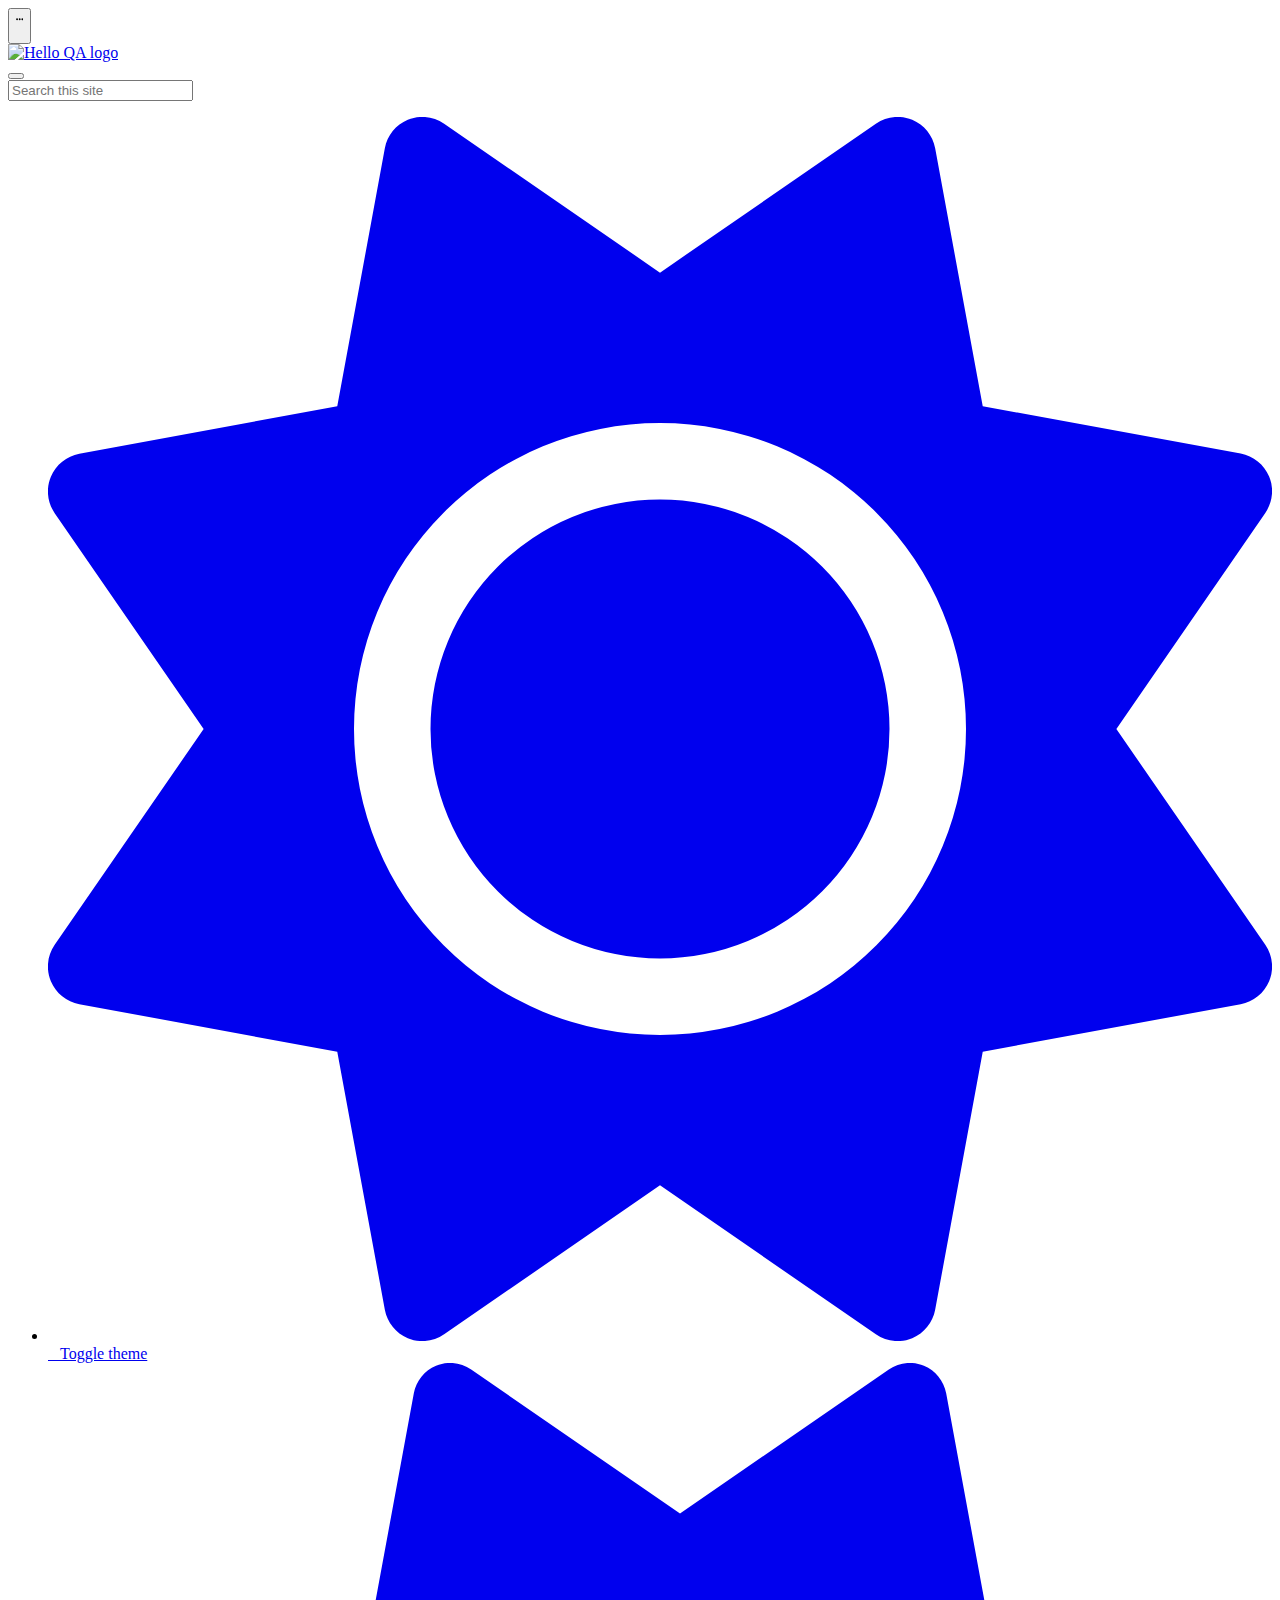
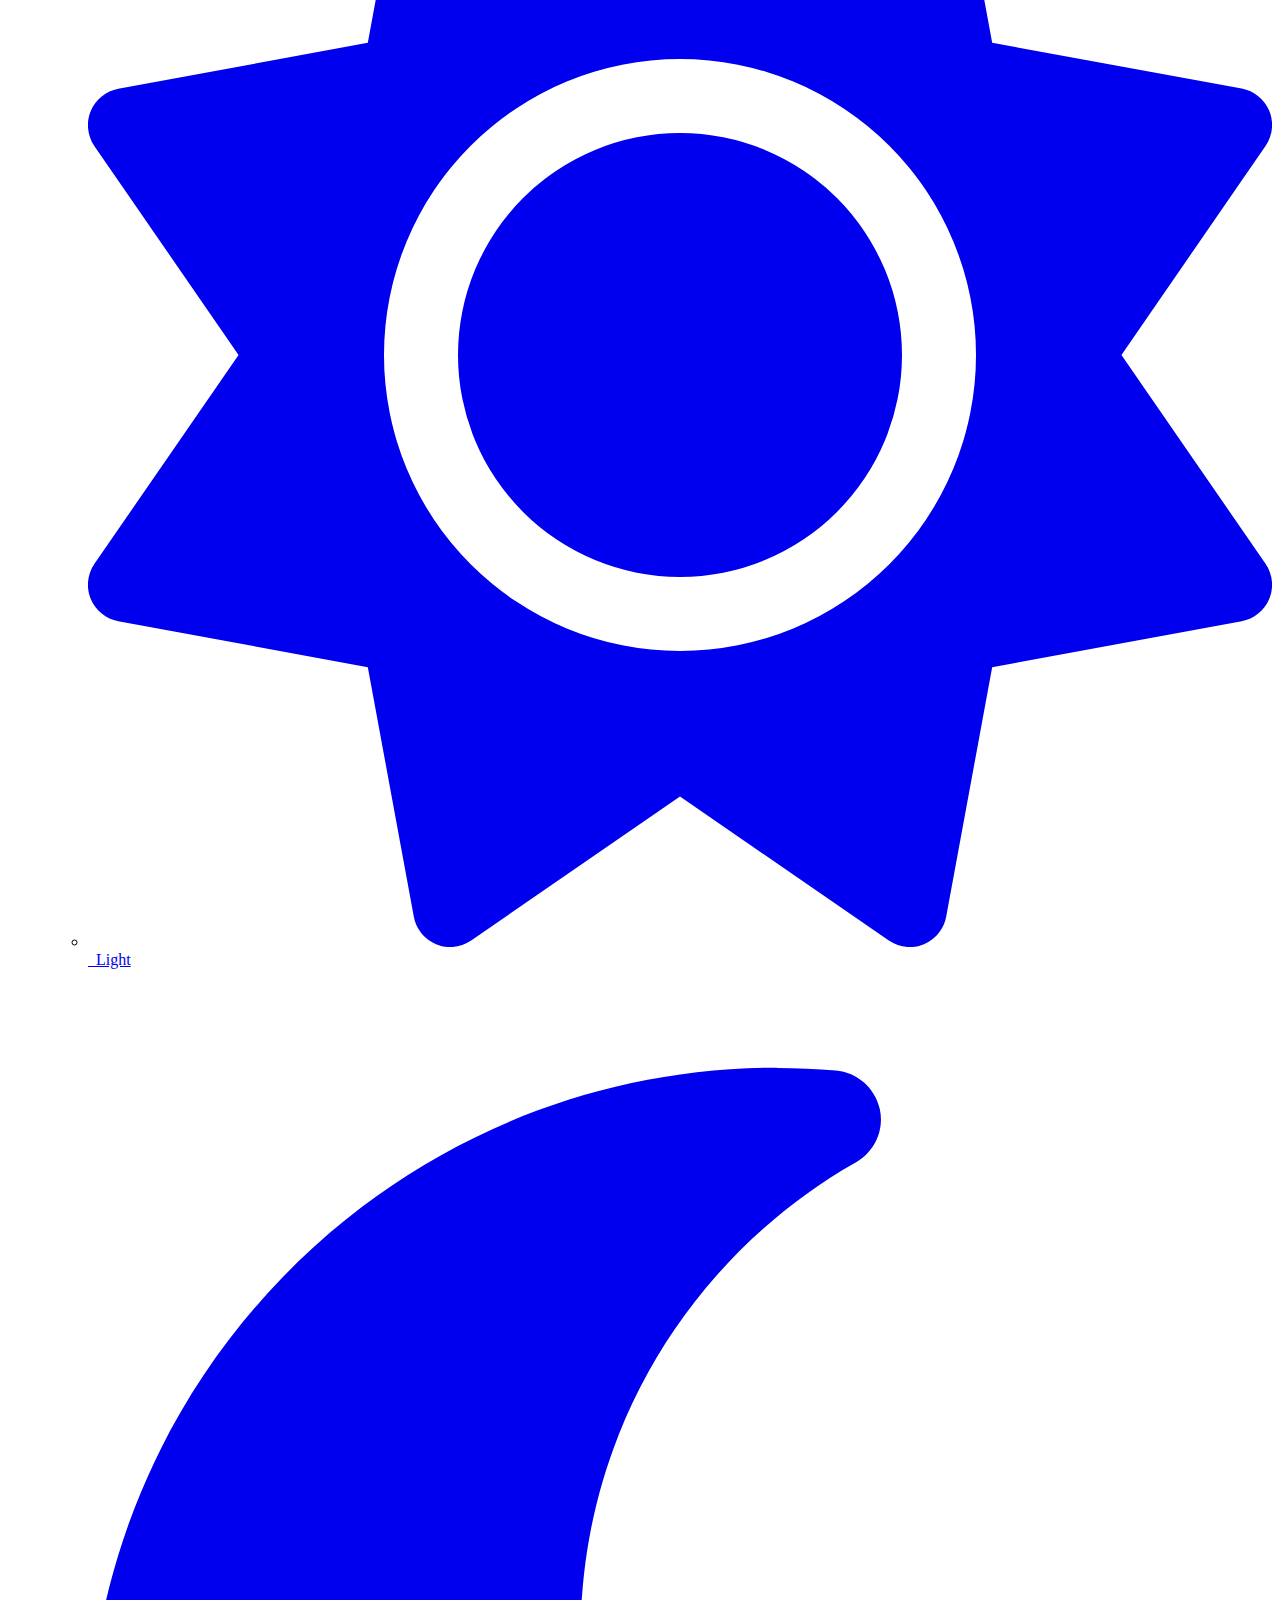
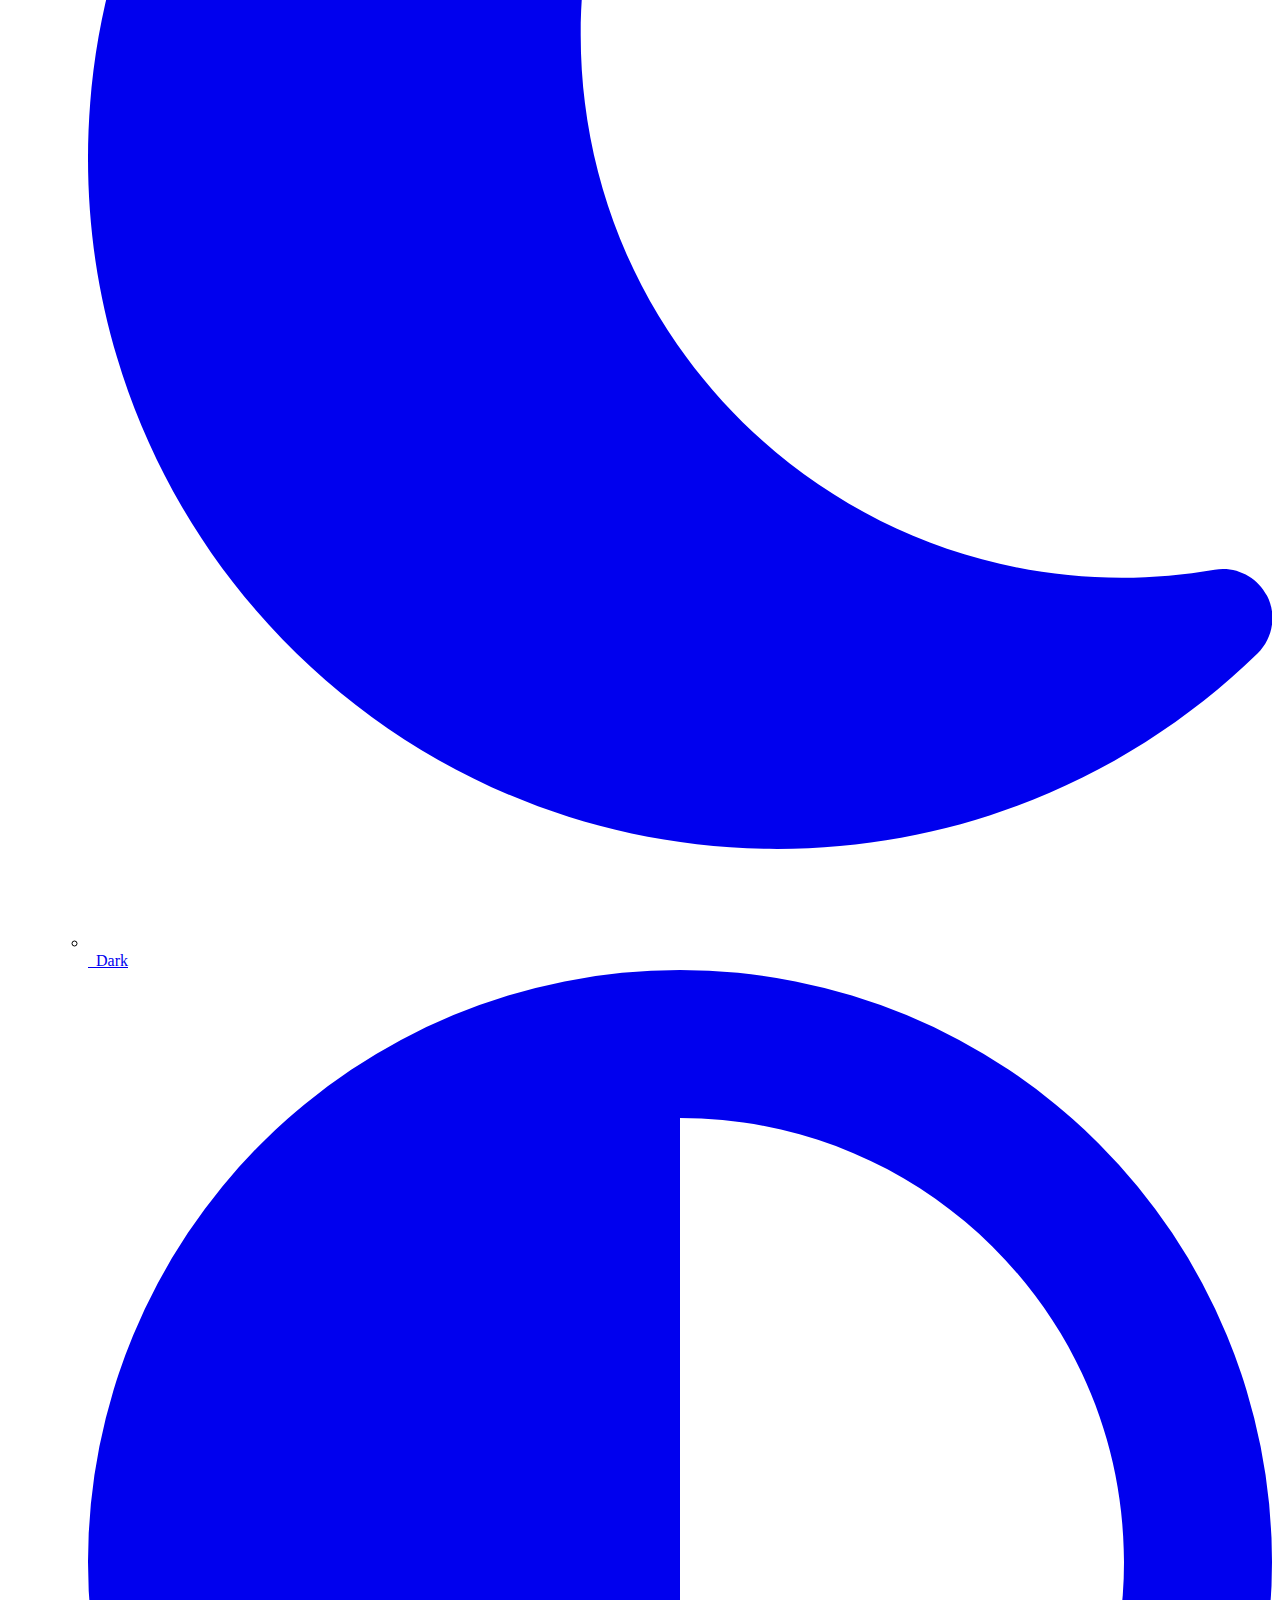
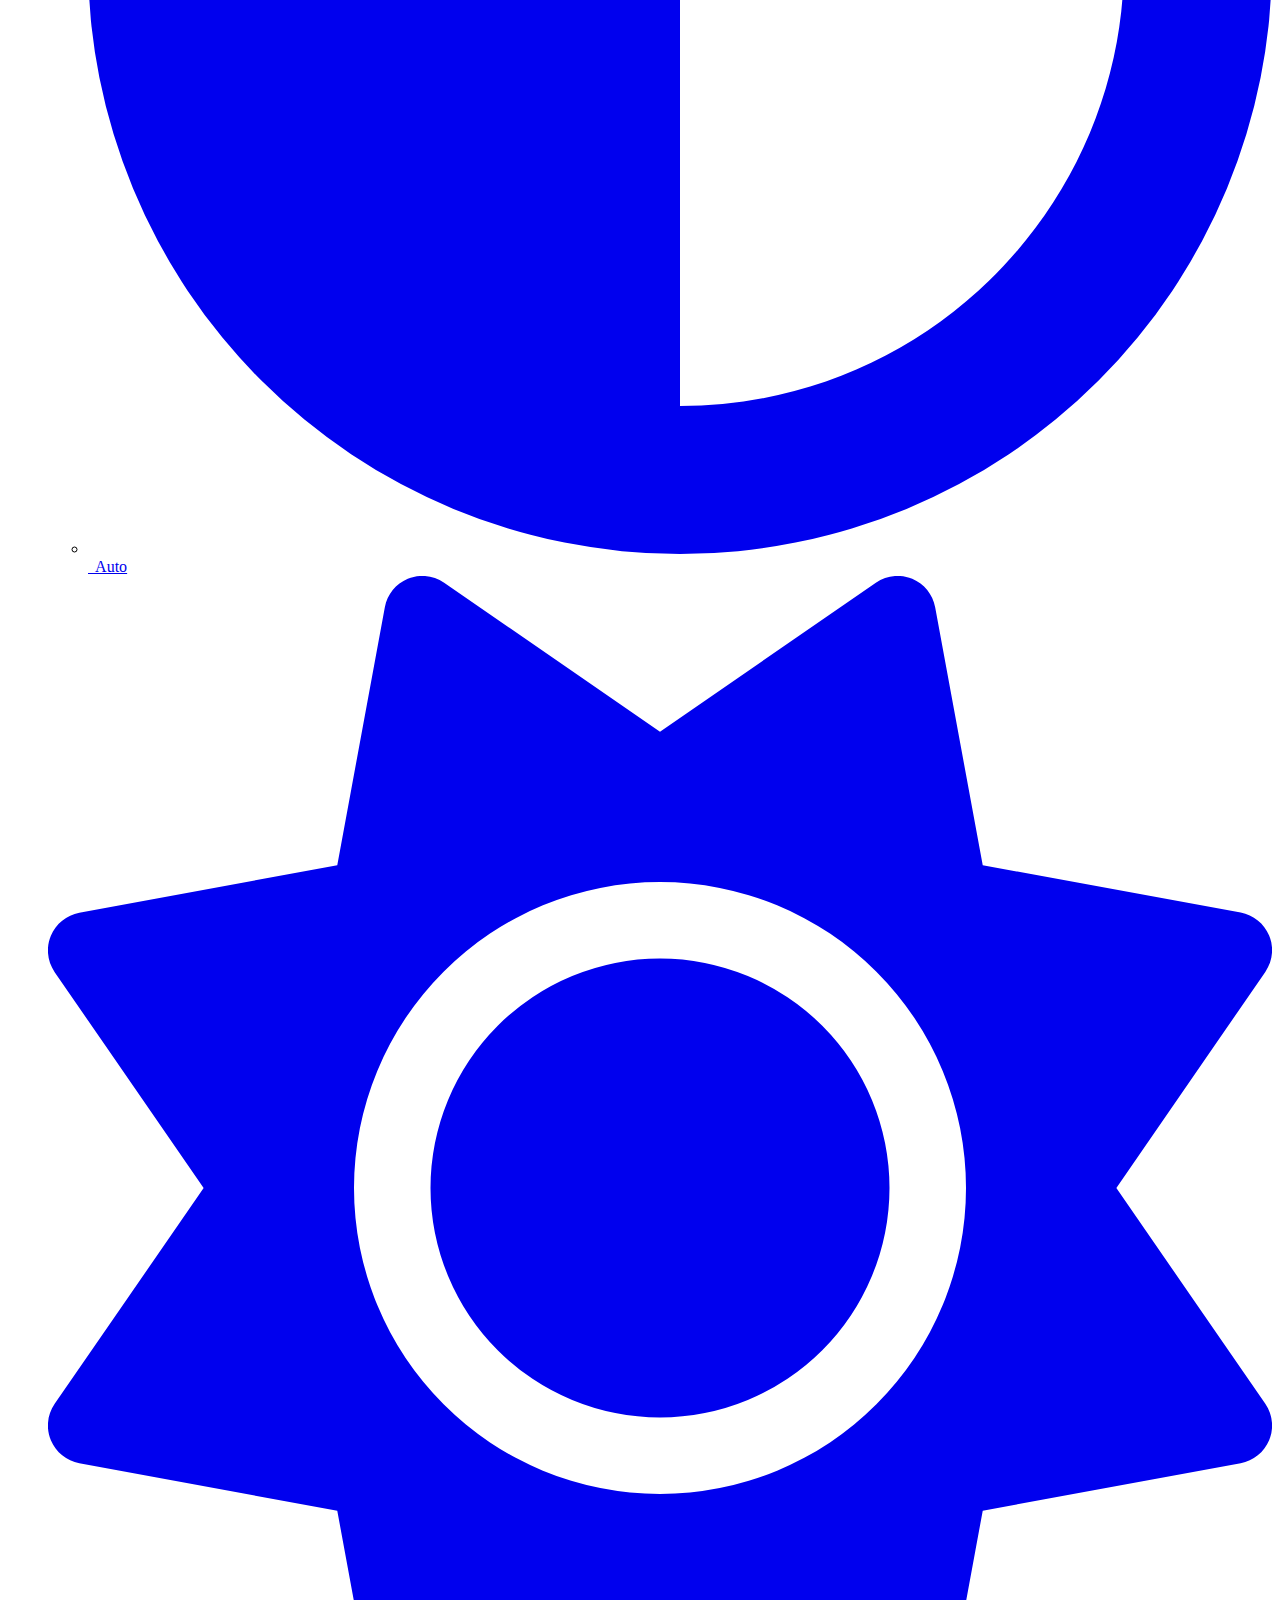
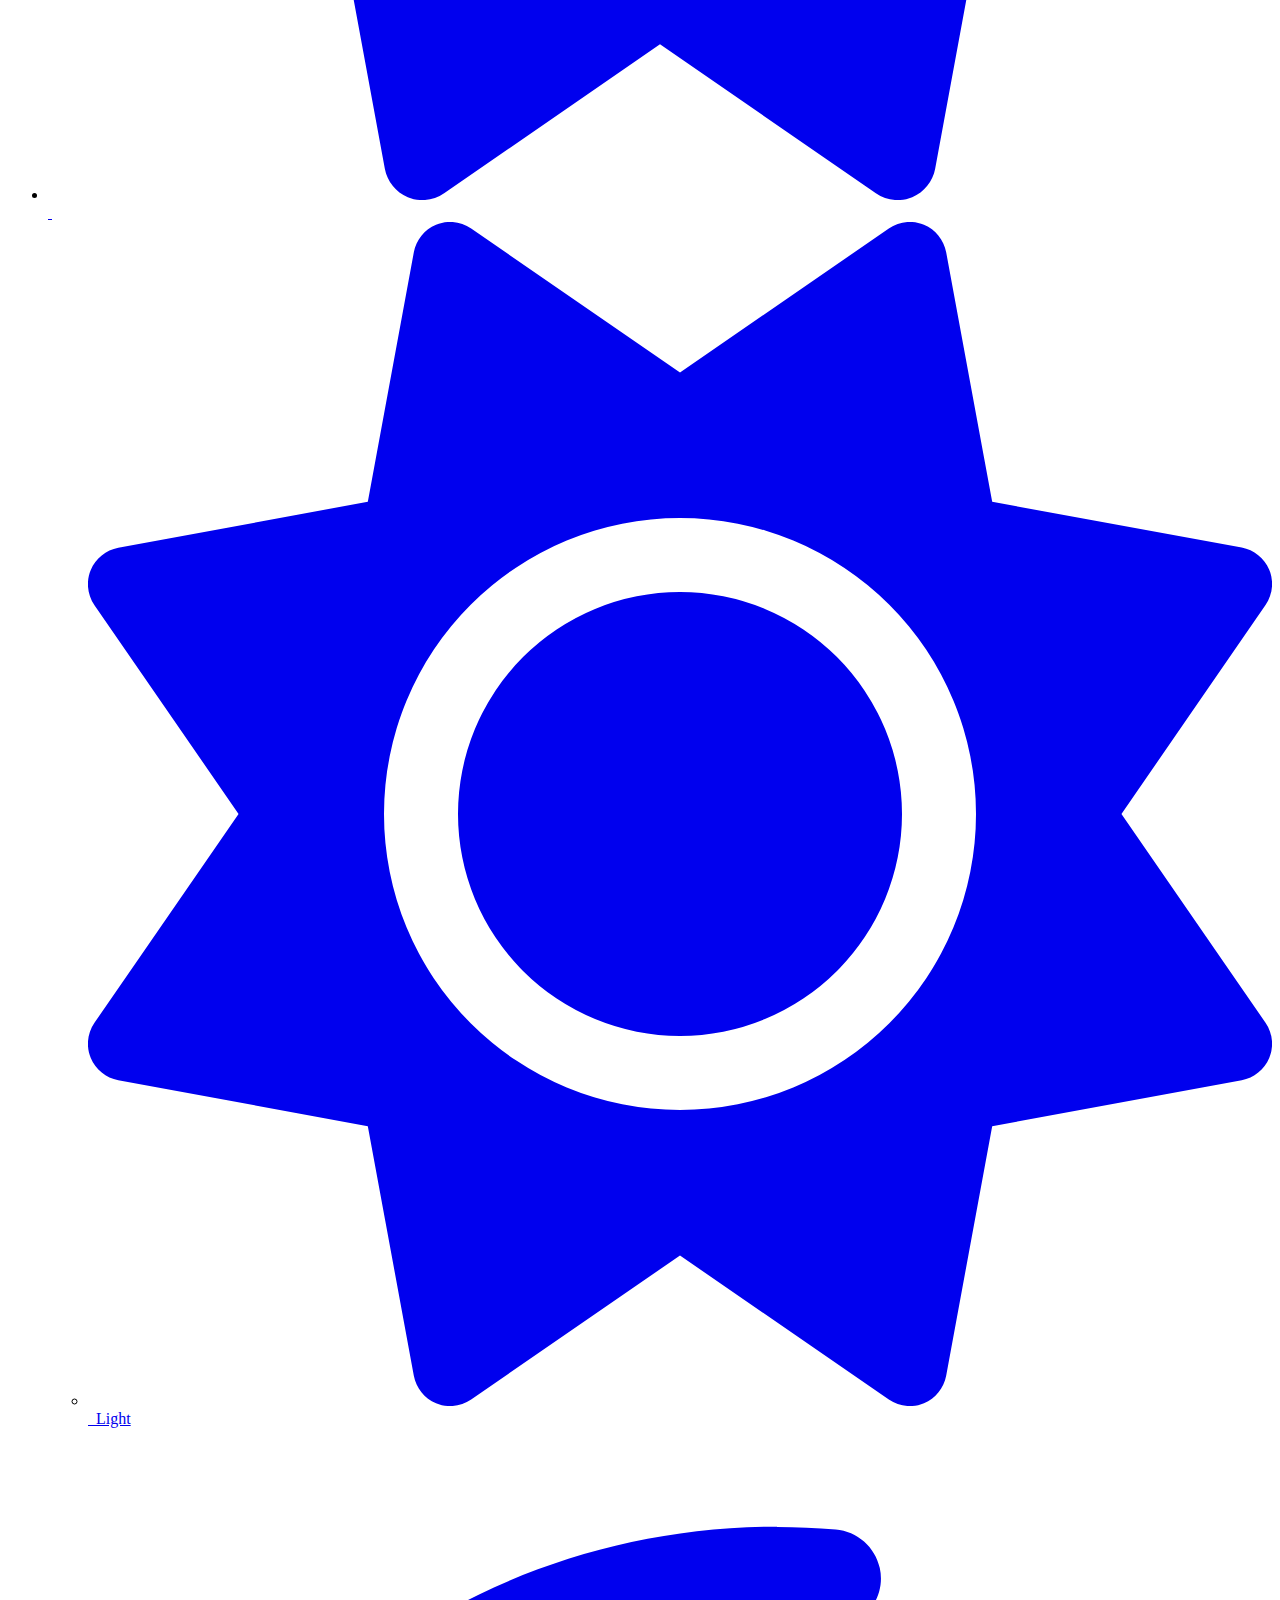
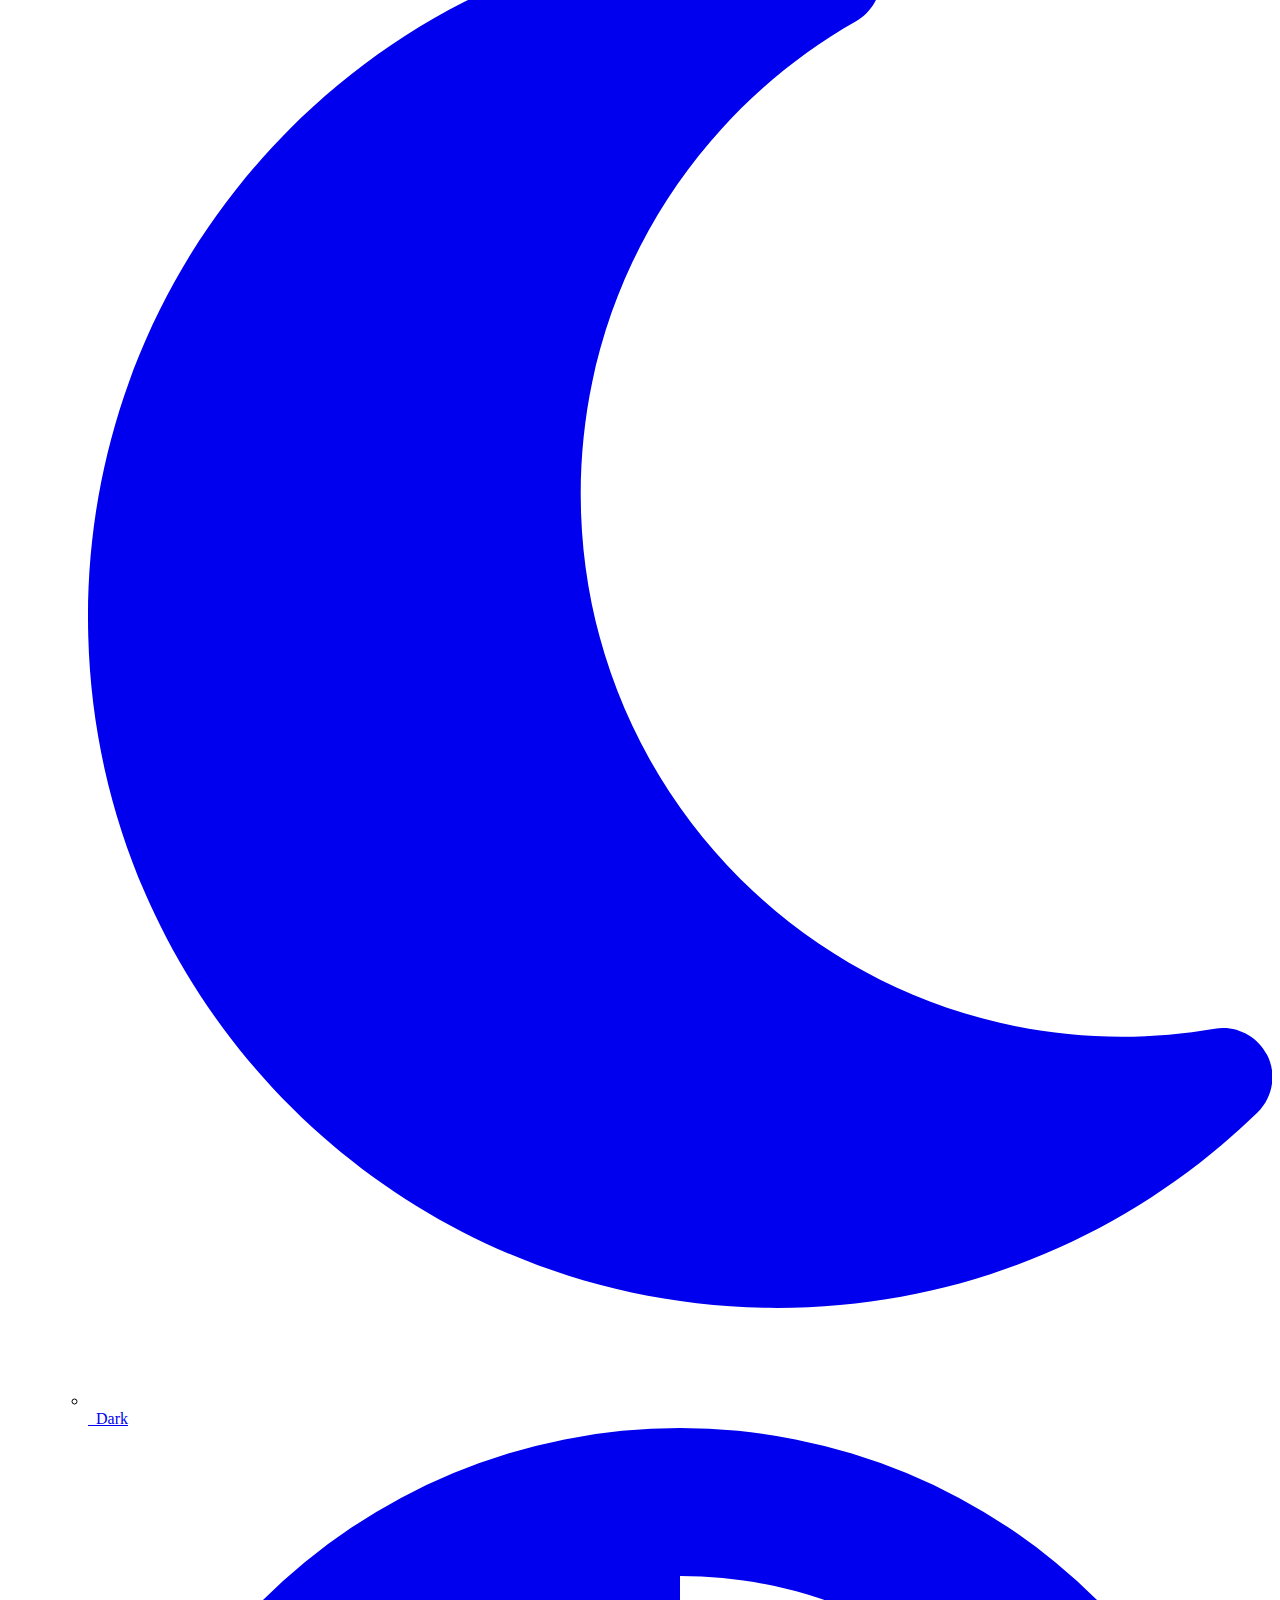
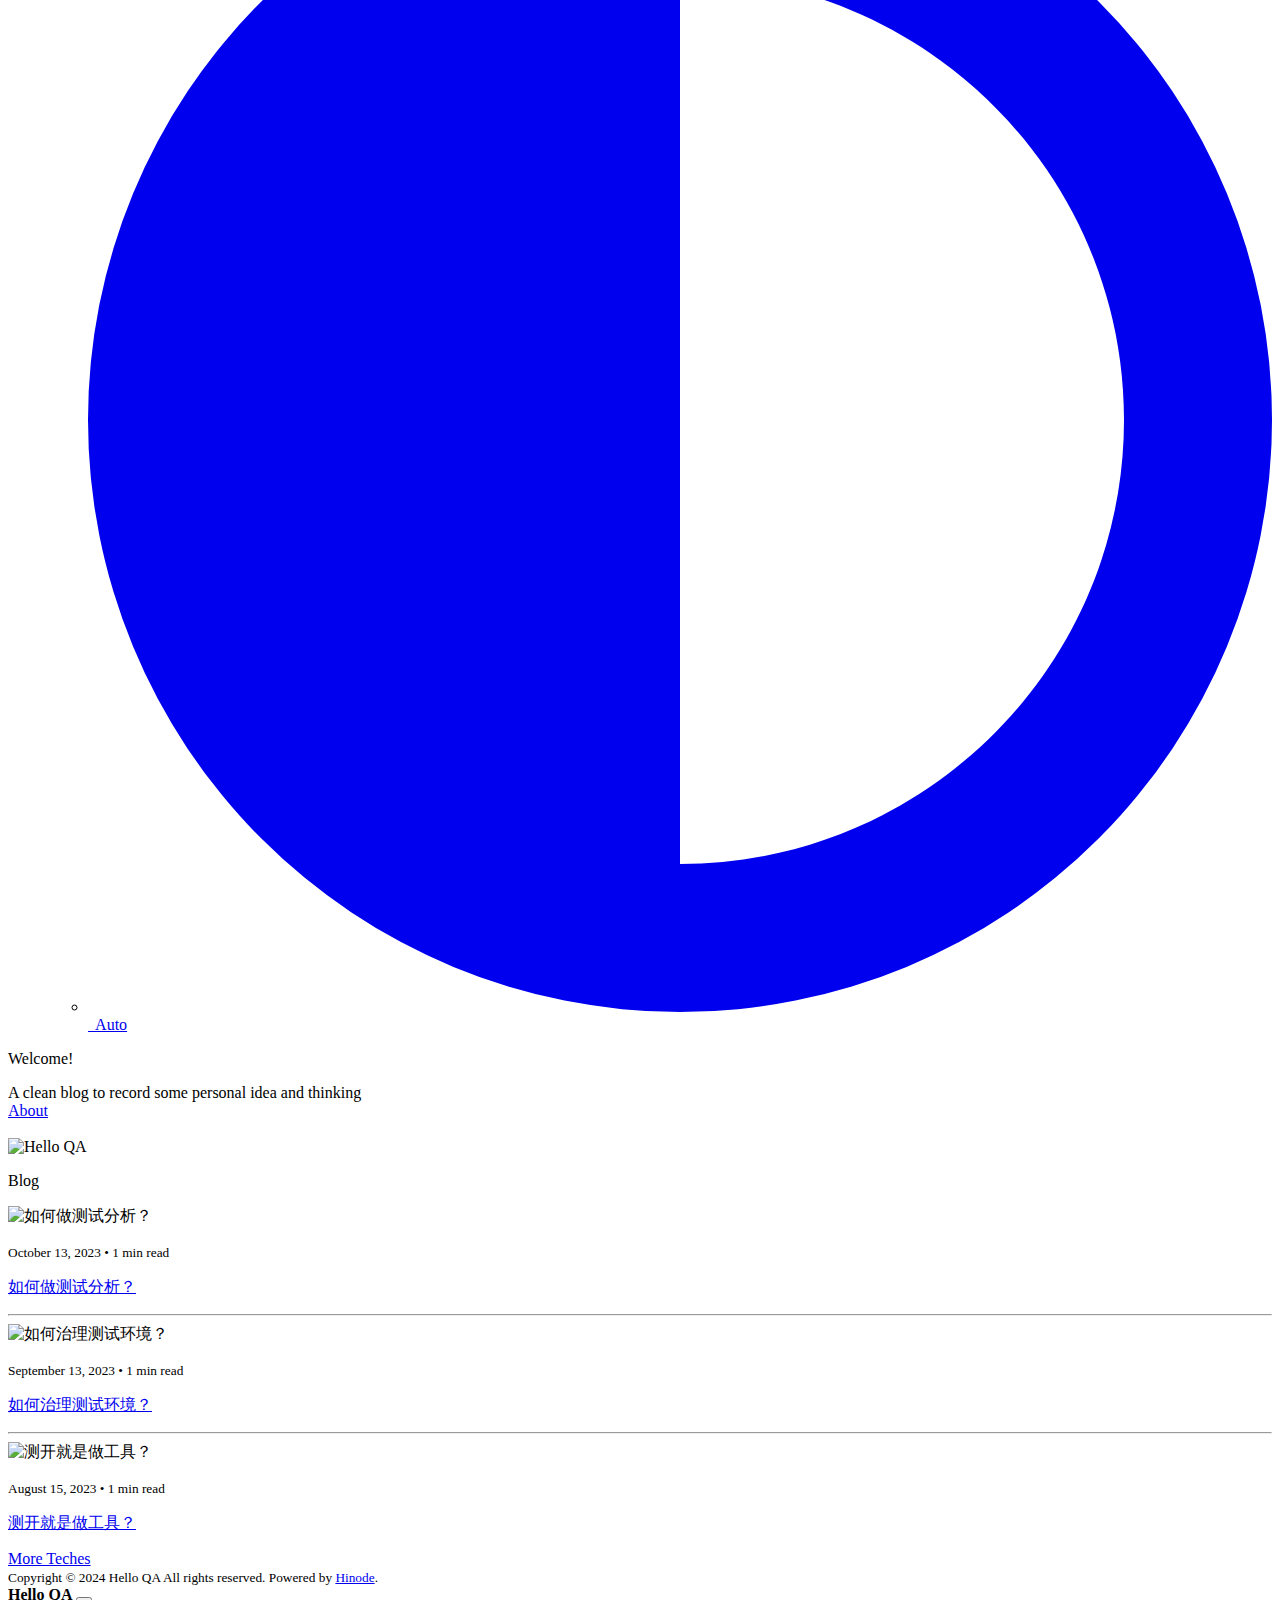
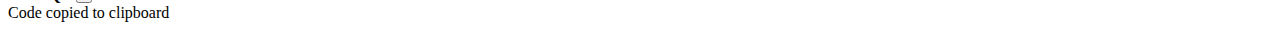
==== public/index.html @ 29c3bc79 "init" ====
<!doctype html>
<html lang="en" class="no-js">
    <head>
        
    <meta charset="utf-8">
    <meta name="viewport" content="width=device-width, initial-scale=1">
    <meta name="generator" content="Hugo 0.123.0">
    

<link rel="stylesheet" href="/css/main.min.c5782df184c7c4540f7dbdfa39f67d8ecf8340154d0c3f08061e48fb71fdb5e4.css" integrity="sha256-xXgt8YTHxFQPfb36OfZ9js+DQBVNDD8IBh5I+3H9teQ=" crossorigin="anonymous">






  <meta name="robots" content="index, follow">
    <meta name="googlebot" content="index, follow, max-snippet:-1, max-image-preview:large, max-video-preview:-1">
    <meta name="bingbot" content="index, follow, max-snippet:-1, max-image-preview:large, max-video-preview:-1">
  <title>Hello QA </title>
    <meta name="description" content="A clean blog to record some personal idea and thinking">

<link rel="canonical" href="https://example.org/">

<meta property="og:locale" content="en_US">
<meta property="og:type" content="website">
<meta property="og:title" content="Welcome!">
<meta property="og:description" content="A clean blog to record some personal idea and thinking">
<meta property="og:url" content="https://example.org/">
<meta property="og:site_name" content="Hello QA">
<meta property="og:updated_time" content="2024-01-01T00:00:00+00:00">
    <meta property="og:image" content="https://example.org/img/travelmaps-1280x640.jpg">
<meta property="og:image:alt" content="Welcome!">



<meta name="twitter:card" content="summary_large_image">


<meta name="twitter:title" content="Welcome!">
<meta name="twitter:description" content="A clean blog to record some personal idea and thinking">
<meta name="twitter:image" content="https://example.org/img/travelmaps-1280x640.jpg">
<meta name="twitter:image:alt" content="Welcome!">

<link rel="alternate" type="application/rss&#43;xml" href="https://example.org/index.xml">

<script type="application/ld+json">
{
  "@context": "https://schema.org",
  "@graph": [
    {
      "@type": "Organization",
        "@id": "https://example.org/#/schema/organization/1",
      "name": "Hinode",
      "url": "https://example.org/",
      "sameAs": [
        , "https://github.com/gethinode/hinode"
        ],
      "image": {
          "@type": "ImageObject",
          "@id": "https://example.org/#/schema/image/1",
          "url": "https://example.org/\u003cnil\u003e",
          "width": null ,
          "height": null ,
          "caption": "Hinode"
        }
      },
    {
      "@type": "WebSite",
      "@id": "https://example.org/#/schema/website/1",
      "url": "https://example.org/",
      "name": "Hello QA",
      "description": "Hinode is a clean documentation and blog theme for your Hugo site based on Bootstrap 5.",
      "publisher": {
          "@id": "https://example.org/#/schema/organization/1"
        }
      },
    {
      "@type": "WebPage",
      "@id": "https://example.org/",
      "url": "https://example.org/",
      "name": "Welcome!",
      "description": "A clean blog to record some personal idea and thinking",
      "isPartOf": {
        "@id": "https://example.org/#/schema/website/1"
      },
      "about": {
          "@id": "https://example.org/#/schema/organization/1"
        },
      "datePublished": "2024-01-01T00:00:00CET",
      "dateModified": "2024-01-01T00:00:00CET",
      "breadcrumb": {
        "@id": "https://example.org/#/schema/breadcrumb/1"
      },
      "primaryImageOfPage": {
        "@id": "https://example.org/#/schema/image/2"
      },
      "inLanguage": "en-US",
      "potentialAction": [{
        "@type": "ReadAction", "target": ["https://example.org/"]
      }]
    },
    {
      "@type": "BreadcrumbList",
      "@id": "https://example.org/#/schema/breadcrumb/1",
      "name": "Breadcrumbs",
      "itemListElement": [{
        "@type": "ListItem",
        "position":  1 ,
        "item": {
          "@id": "https://example.org/"
          }
        }]
    },

    {
      "@context": "https://schema.org",
      "@graph": [
        {
          "@type": "ImageObject",
          "@id": "https://example.org/#/schema/image/2",
          "url": "https://example.org/img/travelmaps-1280x640.jpg",
          "contentUrl": "https://example.org/img/travelmaps-1280x640.jpg",
          "caption": "Welcome!"
        }
      ]
    }

  ]
}
</script>
    <link rel="icon" type="image/png" sizes="16x16" href="/img/favicon_hu546703baadbac0de87b2f81dc4001b45_20430_16x16_resize_catmullrom_3.png">
        <link rel="icon" type="image/png" sizes="32x32" href="/img/favicon_hu546703baadbac0de87b2f81dc4001b45_20430_32x32_resize_catmullrom_3.png">
        <link rel="icon" type="image/png" sizes="48x48" href="/img/favicon_hu546703baadbac0de87b2f81dc4001b45_20430_48x48_resize_catmullrom_3.png">
        <link rel="apple-touch-icon" sizes="180x180" href="/img/favicon_hu546703baadbac0de87b2f81dc4001b45_20430_180x0_resize_catmullrom_3.png">
    

</head>

    <body><script src="/js/critical.bundle.min.752c5aeda0a4af89d321f071c829e7935376acf94a73d1eacb75f209d54ec3be.js" integrity="sha256-dSxa7aCkr4nTIfBxyCnnk1N2rPlKc9Hqy3XyCdVOw74=" crossorigin="anonymous"></script>
    <div class="d-flex flex-column min-vh-100">
            <div class="d-flex flex-column  ">










<div class="container-fluid fixed-top p-0">






<nav class="navbar navbar-fixed-top navbar-expand-md bg-body p-4">
        <div class="container-xxl p-0">
            
            <div class="d-flex align-items-center">
                    <button class="navbar-toggler collapsed p-0 mx-auto invisible" type="button">









    

    <!-- <i class="fas fa-ellipsis fa-fw"></i> --><svg class="svg-inline--fa fas fa-ellipsis fa-fw" fill="currentColor" aria-hidden="true" role="img" viewBox="0 0 448 512"><path d="M8 256a56 56 0 1 1 112 0A56 56 0 1 1 8 256zm160 0a56 56 0 1 1 112 0 56 56 0 1 1 -112 0zm216-56a56 56 0 1 1 0 112 56 56 0 1 1 0-112z"/></svg>

    &nbsp;
</button></div>
    
            
            <a class="navbar-brand mx-auto" href="/" aria-label="Home">
                    <img src="/img/logo_icon.svg" alt="Hello QA logo" height="30" width="30"></a>
    
            
            <div class="d-flex">
                <button class="navbar-toggler main-nav-toggler collapsed p-0" type="button" data-bs-toggle="collapse" data-bs-target="#navbar-0-collapse"
                    aria-controls="navbar-0" aria-expanded="false" aria-label="Toggle main navigation">
                    <span class="toggler-icon top-bar emphasis"></span>
                    <span class="toggler-icon middle-bar emphasis"></span>
                    <span class="toggler-icon bottom-bar emphasis"></span>
                </button>
            </div>
    
            <div class="navbar-collapse collapse" id="navbar-0-collapse">
                <div class="d-flex ms-md-3">
    <form class="search position-relative flex-grow-1 me-auto">
        <input class="search-input form-control is-search" type="search" placeholder="Search this site" aria-label="Search this site" autocomplete="off">
        <div class="search-suggestions shadow bg-body rounded d-none" data-no-results="No results for"></div>
    </form>
</div>

                <ul class="navbar-nav ms-auto"><li class="nav-item dropdown d-md-none">
        <a class="nav-link dropdown-toggle" href="#!" role="button" data-bs-toggle="dropdown" aria-label="Toggle theme" aria-expanded="false" id="-theme-collapsed">
            <span class="theme-icon-active">









    

    <!-- <i class="fas fa-sun fa-fw"></i> --><svg class="svg-inline--fa fas fa-sun fa-fw" fill="currentColor" aria-hidden="true" role="img" viewBox="0 0 512 512"><path d="M361.5 1.2c5 2.1 8.6 6.6 9.6 11.9L391 121l107.9 19.8c5.3 1 9.8 4.6 11.9 9.6s1.5 10.7-1.6 15.2L446.9 256l62.3 90.3c3.1 4.5 3.7 10.2 1.6 15.2s-6.6 8.6-11.9 9.6L391 391 371.1 498.9c-1 5.3-4.6 9.8-9.6 11.9s-10.7 1.5-15.2-1.6L256 446.9l-90.3 62.3c-4.5 3.1-10.2 3.7-15.2 1.6s-8.6-6.6-9.6-11.9L121 391 13.1 371.1c-5.3-1-9.8-4.6-11.9-9.6s-1.5-10.7 1.6-15.2L65.1 256 2.8 165.7c-3.1-4.5-3.7-10.2-1.6-15.2s6.6-8.6 11.9-9.6L121 121 140.9 13.1c1-5.3 4.6-9.8 9.6-11.9s10.7-1.5 15.2 1.6L256 65.1 346.3 2.8c4.5-3.1 10.2-3.7 15.2-1.6zM160 256a96 96 0 1 1 192 0 96 96 0 1 1 -192 0zm224 0a128 128 0 1 0 -256 0 128 128 0 1 0 256 0z"/></svg>

    &nbsp;
</span>&nbsp;Toggle theme 
            <span class="d-md-none"></span>
        </a>
        <ul class="dropdown-menu dropdown-menu-end" aria-labelledby="-theme-collapsed">
            <li>
                <a class="dropdown-item switch-mode-collapsed" data-bs-theme-value="light" href="#!">
                    <span class="theme-icon">









    

    <!-- <i class="fas fa-sun fa-fw"></i> --><svg class="svg-inline--fa fas fa-sun fa-fw" fill="currentColor" aria-hidden="true" role="img" viewBox="0 0 512 512"><path d="M361.5 1.2c5 2.1 8.6 6.6 9.6 11.9L391 121l107.9 19.8c5.3 1 9.8 4.6 11.9 9.6s1.5 10.7-1.6 15.2L446.9 256l62.3 90.3c3.1 4.5 3.7 10.2 1.6 15.2s-6.6 8.6-11.9 9.6L391 391 371.1 498.9c-1 5.3-4.6 9.8-9.6 11.9s-10.7 1.5-15.2-1.6L256 446.9l-90.3 62.3c-4.5 3.1-10.2 3.7-15.2 1.6s-8.6-6.6-9.6-11.9L121 391 13.1 371.1c-5.3-1-9.8-4.6-11.9-9.6s-1.5-10.7 1.6-15.2L65.1 256 2.8 165.7c-3.1-4.5-3.7-10.2-1.6-15.2s6.6-8.6 11.9-9.6L121 121 140.9 13.1c1-5.3 4.6-9.8 9.6-11.9s10.7-1.5 15.2 1.6L256 65.1 346.3 2.8c4.5-3.1 10.2-3.7 15.2-1.6zM160 256a96 96 0 1 1 192 0 96 96 0 1 1 -192 0zm224 0a128 128 0 1 0 -256 0 128 128 0 1 0 256 0z"/></svg>

    
</span>&nbsp;
                    Light
                </a>
            </li>
            <li>
                <a class="dropdown-item switch-mode-collapsed" data-bs-theme-value="dark" href="#!">
                    <span class="theme-icon">









    

    <!-- <i class="fas fa-moon fa-fw"></i> --><svg class="svg-inline--fa fas fa-moon fa-fw" fill="currentColor" aria-hidden="true" role="img" viewBox="0 0 384 512"><path d="M223.5 32C100 32 0 132.3 0 256S100 480 223.5 480c60.6 0 115.5-24.2 155.8-63.4c5-4.9 6.3-12.5 3.1-18.7s-10.1-9.7-17-8.5c-9.8 1.7-19.8 2.6-30.1 2.6c-96.9 0-175.5-78.8-175.5-176c0-65.8 36-123.1 89.3-153.3c6.1-3.5 9.2-10.5 7.7-17.3s-7.3-11.9-14.3-12.5c-6.3-.5-12.6-.8-19-.8z"/></svg>

    
</span>&nbsp;
                    Dark
                </a>
            </li>
            <li>
                <a class="dropdown-item switch-mode-collapsed" data-bs-theme-value="auto" href="#!">
                    <span class="theme-icon">









    

    <!-- <i class="fas fa-circle-half-stroke fa-fw"></i> --><svg class="svg-inline--fa fas fa-circle-half-stroke fa-fw" fill="currentColor" aria-hidden="true" role="img" viewBox="0 0 512 512"><path d="M448 256c0-106-86-192-192-192V448c106 0 192-86 192-192zM0 256a256 256 0 1 1 512 0A256 256 0 1 1 0 256z"/></svg>

    
</span>&nbsp;
                    Auto
                </a>
            </li>
        </ul>
    </li><li class="nav-item dropdown d-none d-md-block">
        <a class="nav-link dropdown-toggle" href="#!" role="button" data-bs-toggle="dropdown" aria-label="Toggle theme" aria-expanded="false" id="-theme">
            <span class="theme-icon-active">









    

    <!-- <i class="fas fa-sun fa-fw"></i> --><svg class="svg-inline--fa fas fa-sun fa-fw" fill="currentColor" aria-hidden="true" role="img" viewBox="0 0 512 512"><path d="M361.5 1.2c5 2.1 8.6 6.6 9.6 11.9L391 121l107.9 19.8c5.3 1 9.8 4.6 11.9 9.6s1.5 10.7-1.6 15.2L446.9 256l62.3 90.3c3.1 4.5 3.7 10.2 1.6 15.2s-6.6 8.6-11.9 9.6L391 391 371.1 498.9c-1 5.3-4.6 9.8-9.6 11.9s-10.7 1.5-15.2-1.6L256 446.9l-90.3 62.3c-4.5 3.1-10.2 3.7-15.2 1.6s-8.6-6.6-9.6-11.9L121 391 13.1 371.1c-5.3-1-9.8-4.6-11.9-9.6s-1.5-10.7 1.6-15.2L65.1 256 2.8 165.7c-3.1-4.5-3.7-10.2-1.6-15.2s6.6-8.6 11.9-9.6L121 121 140.9 13.1c1-5.3 4.6-9.8 9.6-11.9s10.7-1.5 15.2 1.6L256 65.1 346.3 2.8c4.5-3.1 10.2-3.7 15.2-1.6zM160 256a96 96 0 1 1 192 0 96 96 0 1 1 -192 0zm224 0a128 128 0 1 0 -256 0 128 128 0 1 0 256 0z"/></svg>

    &nbsp;
</span>
            <span class="d-md-none"></span>
        </a>
        <ul class="dropdown-menu dropdown-menu-end" aria-labelledby="-theme">
            <li>
                <a class="dropdown-item" data-bs-theme-value="light" href="#!">
                    <span class="theme-icon">









    

    <!-- <i class="fas fa-sun fa-fw"></i> --><svg class="svg-inline--fa fas fa-sun fa-fw" fill="currentColor" aria-hidden="true" role="img" viewBox="0 0 512 512"><path d="M361.5 1.2c5 2.1 8.6 6.6 9.6 11.9L391 121l107.9 19.8c5.3 1 9.8 4.6 11.9 9.6s1.5 10.7-1.6 15.2L446.9 256l62.3 90.3c3.1 4.5 3.7 10.2 1.6 15.2s-6.6 8.6-11.9 9.6L391 391 371.1 498.9c-1 5.3-4.6 9.8-9.6 11.9s-10.7 1.5-15.2-1.6L256 446.9l-90.3 62.3c-4.5 3.1-10.2 3.7-15.2 1.6s-8.6-6.6-9.6-11.9L121 391 13.1 371.1c-5.3-1-9.8-4.6-11.9-9.6s-1.5-10.7 1.6-15.2L65.1 256 2.8 165.7c-3.1-4.5-3.7-10.2-1.6-15.2s6.6-8.6 11.9-9.6L121 121 140.9 13.1c1-5.3 4.6-9.8 9.6-11.9s10.7-1.5 15.2 1.6L256 65.1 346.3 2.8c4.5-3.1 10.2-3.7 15.2-1.6zM160 256a96 96 0 1 1 192 0 96 96 0 1 1 -192 0zm224 0a128 128 0 1 0 -256 0 128 128 0 1 0 256 0z"/></svg>

    
</span>&nbsp;
                    Light
                </a>
            </li>
            <li>
                <a class="dropdown-item" data-bs-theme-value="dark" href="#!">
                    <span class="theme-icon">









    

    <!-- <i class="fas fa-moon fa-fw"></i> --><svg class="svg-inline--fa fas fa-moon fa-fw" fill="currentColor" aria-hidden="true" role="img" viewBox="0 0 384 512"><path d="M223.5 32C100 32 0 132.3 0 256S100 480 223.5 480c60.6 0 115.5-24.2 155.8-63.4c5-4.9 6.3-12.5 3.1-18.7s-10.1-9.7-17-8.5c-9.8 1.7-19.8 2.6-30.1 2.6c-96.9 0-175.5-78.8-175.5-176c0-65.8 36-123.1 89.3-153.3c6.1-3.5 9.2-10.5 7.7-17.3s-7.3-11.9-14.3-12.5c-6.3-.5-12.6-.8-19-.8z"/></svg>

    
</span>&nbsp;
                    Dark
                </a>
            </li>
            <li>
                <a class="dropdown-item" data-bs-theme-value="auto" href="#!">
                    <span class="theme-icon">









    

    <!-- <i class="fas fa-circle-half-stroke fa-fw"></i> --><svg class="svg-inline--fa fas fa-circle-half-stroke fa-fw" fill="currentColor" aria-hidden="true" role="img" viewBox="0 0 512 512"><path d="M448 256c0-106-86-192-192-192V448c106 0 192-86 192-192zM0 256a256 256 0 1 1 512 0A256 256 0 1 1 0 256z"/></svg>

    
</span>&nbsp;
                    Auto
                </a>
            </li>
        </ul>
    </li></ul>
            </div>
        </div>
    </nav>
</div>

<div class="main-content">
                    
    


<div class="container-fluid p-0  bg-primary bg-opacity-10">
    <div class="container-xxl p-4 px-xxl-0  d-flex flex-column">
        
            <div class="row row-cols-1 row-cols-md-2 justify-content-center flex-fill">
                <div class="col col-12 col-md-4 order-1 order-md-0 my-md-auto">
                    <div class="text-start">
        <p class="display-4">Welcome!</p>
        <span class="fs-5 text-muted">A clean blog to record some personal idea and thinking</span>

        <div class="hstack justify-content-start pt-5 pt-md-3">
                
                    









    <a aria-label="About"
        href="about" class="btn btn-primary  position-relative  "
        role="button" >
        <div class="d-flex justify-content-start">
            <div class="my-auto">About</div>
        </div></a>&nbsp;

                
            </div>
        
    </div>
                </div>
                <div class="col col-12 col-md-4 order-0 order-md-1 text-center my-md-auto align-self-end">
                    
            











            
            
        
    <div class="img-wrap mx-auto mx-md-0 pb-4 pb-md-0"><img class="img-fluid rounded"
                src="/img/travelmaps-1400x788.jpg"
                
                fetchpriority="high"
                srcset="/img/travelmaps-576x324.webp 576w, /img/travelmaps-768x432.webp 768w, /img/travelmaps-992x558.webp 992w, /img/travelmaps-1200x675.webp 1200w, /img/travelmaps-1400x788.webp 1400w" sizes="100vw"
                height="788"
                width="1400"
                alt="Hello QA">
    </div>
        
    
                </div>
            </div>
        

        
    </div>
</div>
</div>
                
            </div>

            
                <div class="container-xxl p-4 px-xxl-0"><div class="row row-cols-1 row-cols-md-2">
    <div class="col-12 col-md-9">
        
        
        
    </div>
    <div class="col col-md-3 d-none d-md-block">
                
    </div>
</div>    


        

    </div>

    
    
        
    
        <div class="container-fluid  p-0">
        <div class="container-xxl p-4 px-xxl-0 pb-5">







<p id="blog" class="display-4 py-5">Blog</p>














    
    

    
    

    
    

    
    

<div class="container-fluid p-0">
    <div class="row row-cols-1 row-cols-sm-2 row-cols-md-3 g-4">
        

            <div class="col">






    <div class="card bg-body-tertiary text-bg-body-tertiary h-100 border-0 card-zoom card-body-margin">











            
            
        
    <div class="card-img-wrap"><img class="img-fluid card-img-top"
                src="/img/artwork-1400x788.jpg"
                
                
                srcset="/img/artwork-576x324.webp 576w, /img/artwork-768x432.webp 768w, /img/artwork-992x558.webp 992w, /img/artwork-1200x675.webp 1200w, /img/artwork-1400x788.webp 1400w" sizes="100vw"
                height="788"
                width="1400"
                alt="如何做测试分析？">
    </div><div class="card-body d-flex flex-column p-1">
            <p class="card-text"><small class="text-bg-body-tertiary text-uppercase">October 13, 2023&nbsp;&bull;
            1 min read</small></p><a href="/tech/testanalysis/" class="link-bg-body-tertiary stretched-link">
                <p class="card-title fs-5 fw-bold">如何做测试分析？</p>
            <p class="card-text link-bg-body-tertiary">  </p></a><p class="card-text"><small class="text-bg-body-tertiary text-uppercase"></small></p>
        </div>
    </div>
</div><div class="col d-block d-sm-none">
                    <hr>
                </div>

            <div class="col">






    <div class="card bg-body-tertiary text-bg-body-tertiary h-100 border-0 card-zoom card-body-margin">











            
            
        
    <div class="card-img-wrap"><img class="img-fluid card-img-top"
                src="/img/swimmingpool-1400x788.jpg"
                
                
                srcset="/img/swimmingpool-576x324.webp 576w, /img/swimmingpool-768x432.webp 768w, /img/swimmingpool-992x558.webp 992w, /img/swimmingpool-1200x675.webp 1200w, /img/swimmingpool-1400x788.webp 1400w" sizes="100vw"
                height="788"
                width="1400"
                alt="如何治理测试环境？">
    </div><div class="card-body d-flex flex-column p-1">
            <p class="card-text"><small class="text-bg-body-tertiary text-uppercase">September 13, 2023&nbsp;&bull;
            1 min read</small></p><a href="/tech/testenvir/" class="link-bg-body-tertiary stretched-link">
                <p class="card-title fs-5 fw-bold">如何治理测试环境？</p>
            <p class="card-text link-bg-body-tertiary">  </p></a><p class="card-text"><small class="text-bg-body-tertiary text-uppercase"></small></p>
        </div>
    </div>
</div><div class="col d-block d-sm-none">
                    <hr>
                </div>

            <div class="col">






    <div class="card bg-body-tertiary text-bg-body-tertiary h-100 border-0 card-zoom card-body-margin">











            
            
        
    <div class="card-img-wrap"><img class="img-fluid card-img-top"
                src="/img/coding-1400x788.jpg"
                
                
                srcset="/img/coding-576x324.webp 576w, /img/coding-768x432.webp 768w, /img/coding-992x558.webp 992w, /img/coding-1200x675.webp 1200w, /img/coding-1400x788.webp 1400w" sizes="100vw"
                height="788"
                width="1400"
                alt="测开就是做工具？">
    </div><div class="card-body d-flex flex-column p-1">
            <p class="card-text"><small class="text-bg-body-tertiary text-uppercase">August 15, 2023&nbsp;&bull;
            1 min read</small></p><a href="/tech/sdet/" class="link-bg-body-tertiary stretched-link">
                <p class="card-title fs-5 fw-bold">测开就是做工具？</p>
            <p class="card-text link-bg-body-tertiary">  </p></a><p class="card-text"><small class="text-bg-body-tertiary text-uppercase"></small></p>
        </div>
    </div>
</div><nil>
    </div>

    
        
            <a class="btn btn-outline-primary" href="/tech/" role="button">More Teches</a>
        
    
</div></div>
    </div>
    

    
    <div class="container-fluid flex-fill"></div>


<footer class="container-fluid footer text-center p-3">
    <div class="container-xxl text-center">
        <small>
            Copyright © 2024 Hello QA All rights reserved.
            
            
                
                Powered by 





<a class="link-bg-footer" href="https://gethinode.com">Hinode</a>.
            
        </small>
    </div>
</footer>
        </div>

        <div id="toast-container" class="toast-container position-fixed bottom-0 end-0 p-3">







<div id="toast-copied-code-message" class="toast" role="alert" aria-live="assertive" aria-atomic="true">
    <div class="toast-header">
        <strong class="me-auto">Hello QA</strong>
        <button type="button" class="btn-close" data-bs-dismiss="toast" aria-label="Close"></button>
    </div>
    <div class="toast-body">Code copied to clipboard</div>
</div>
</div>
<script src="/js/main.bundle.min.9da015af00e50970058ea65cb173ca8ea103379140e25c00c189068bee9d2e35.js" integrity="sha256-naAVrwDlCXAFjqZcsXPKjqEDN5FA4lwAwYkGi&#43;6dLjU=" crossorigin="anonymous" async></script>
    

    
</body>
</html>
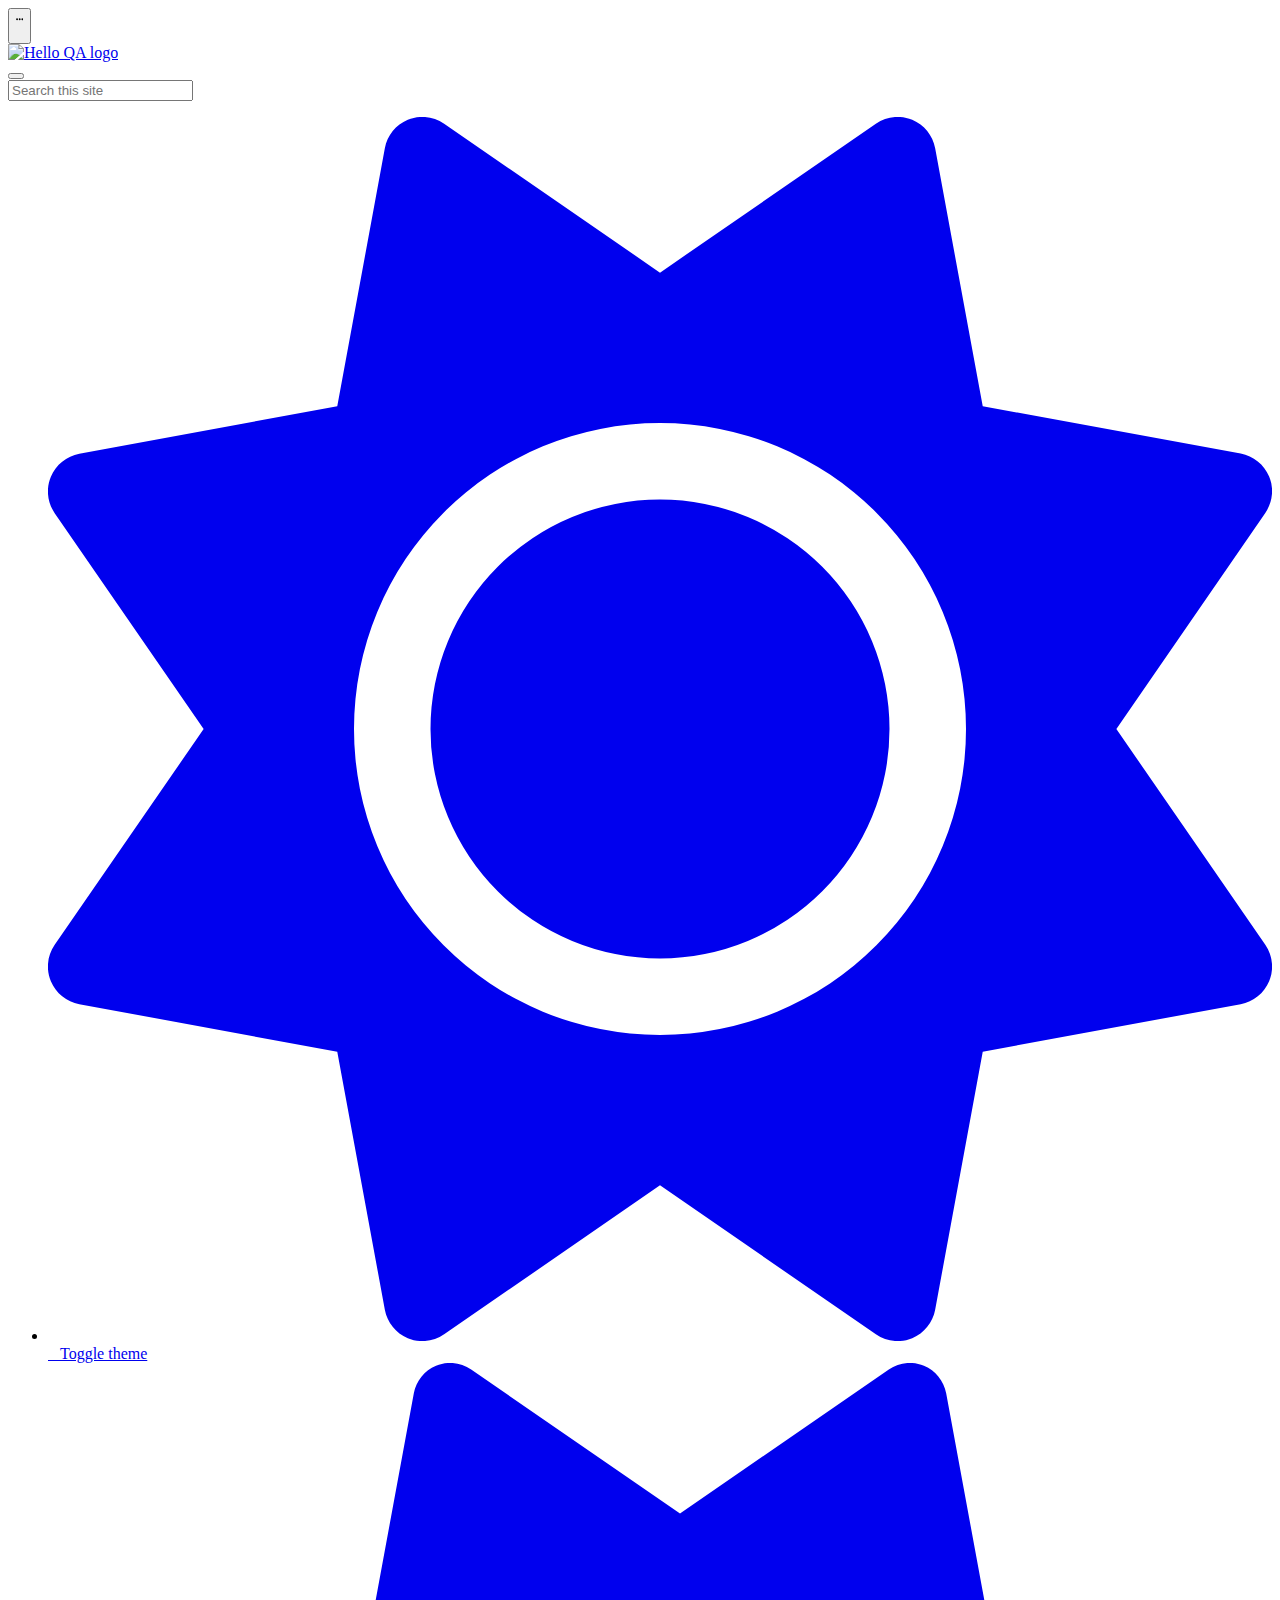
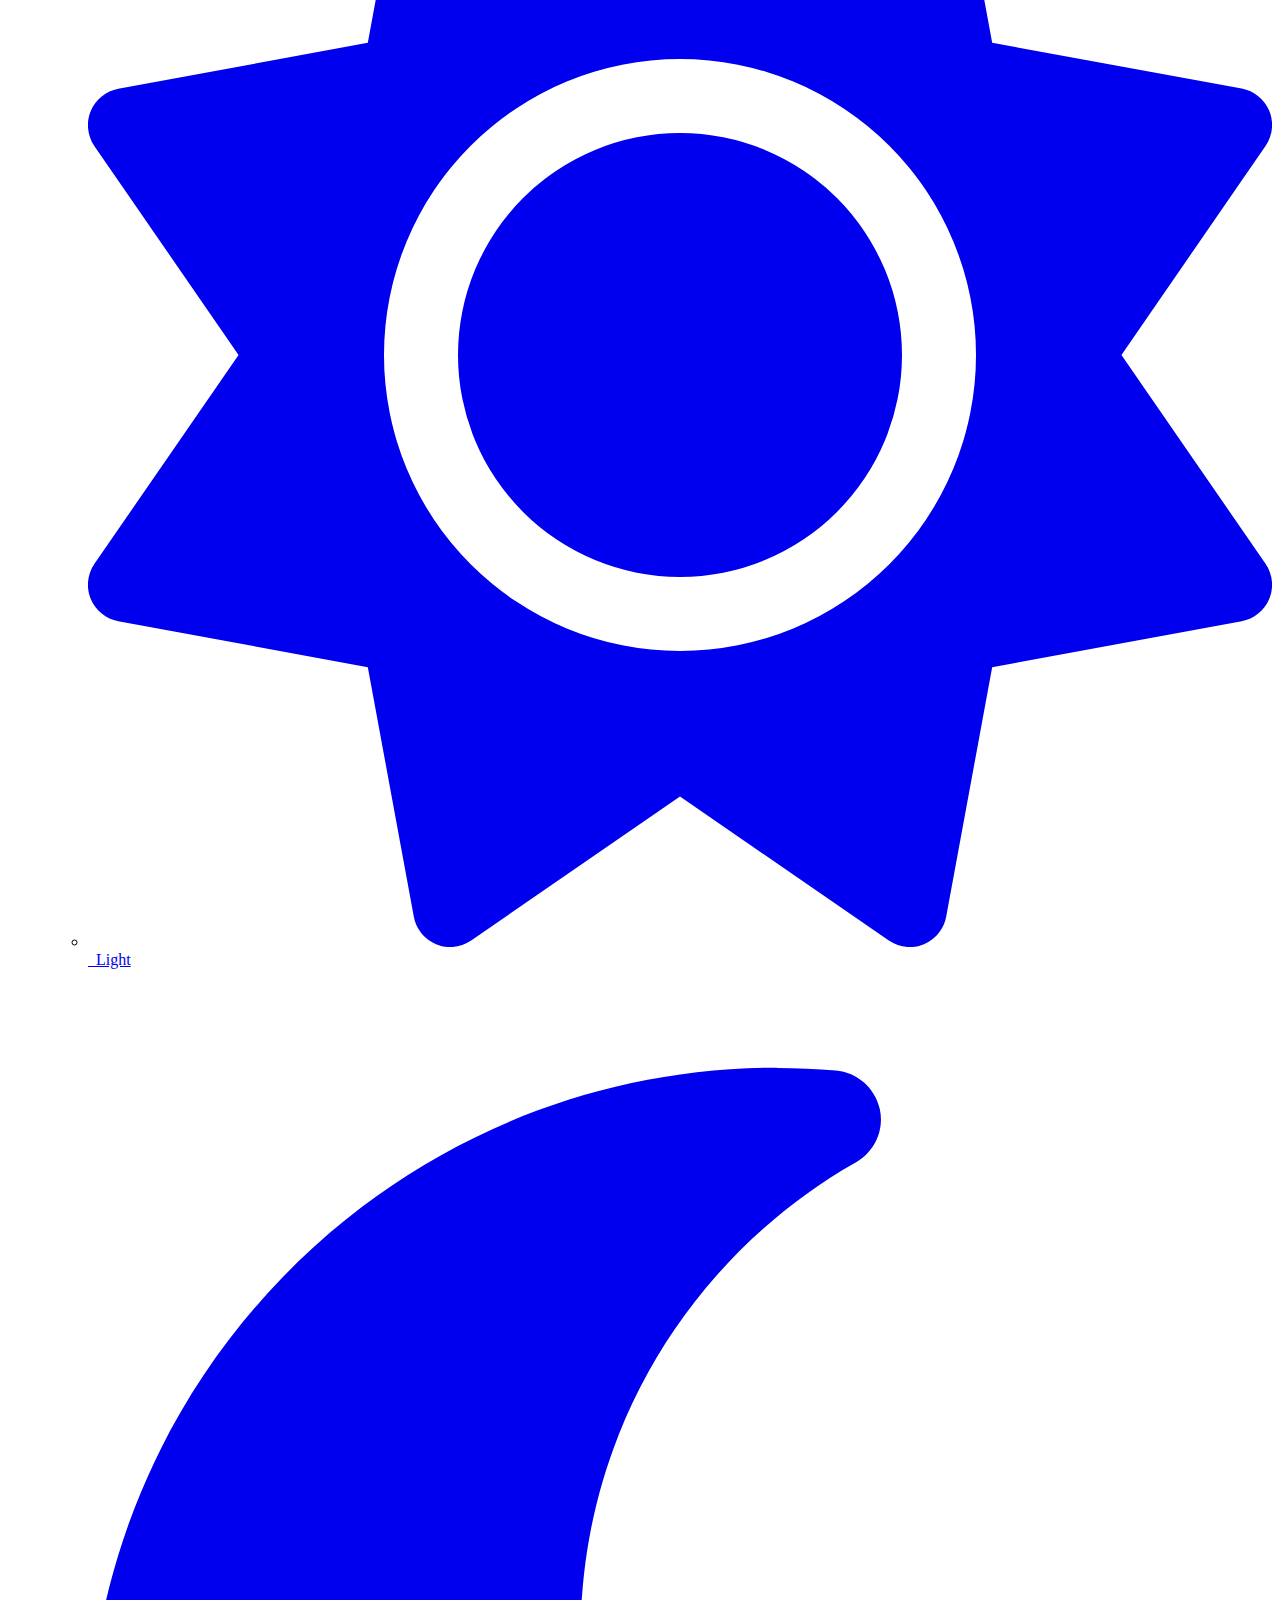
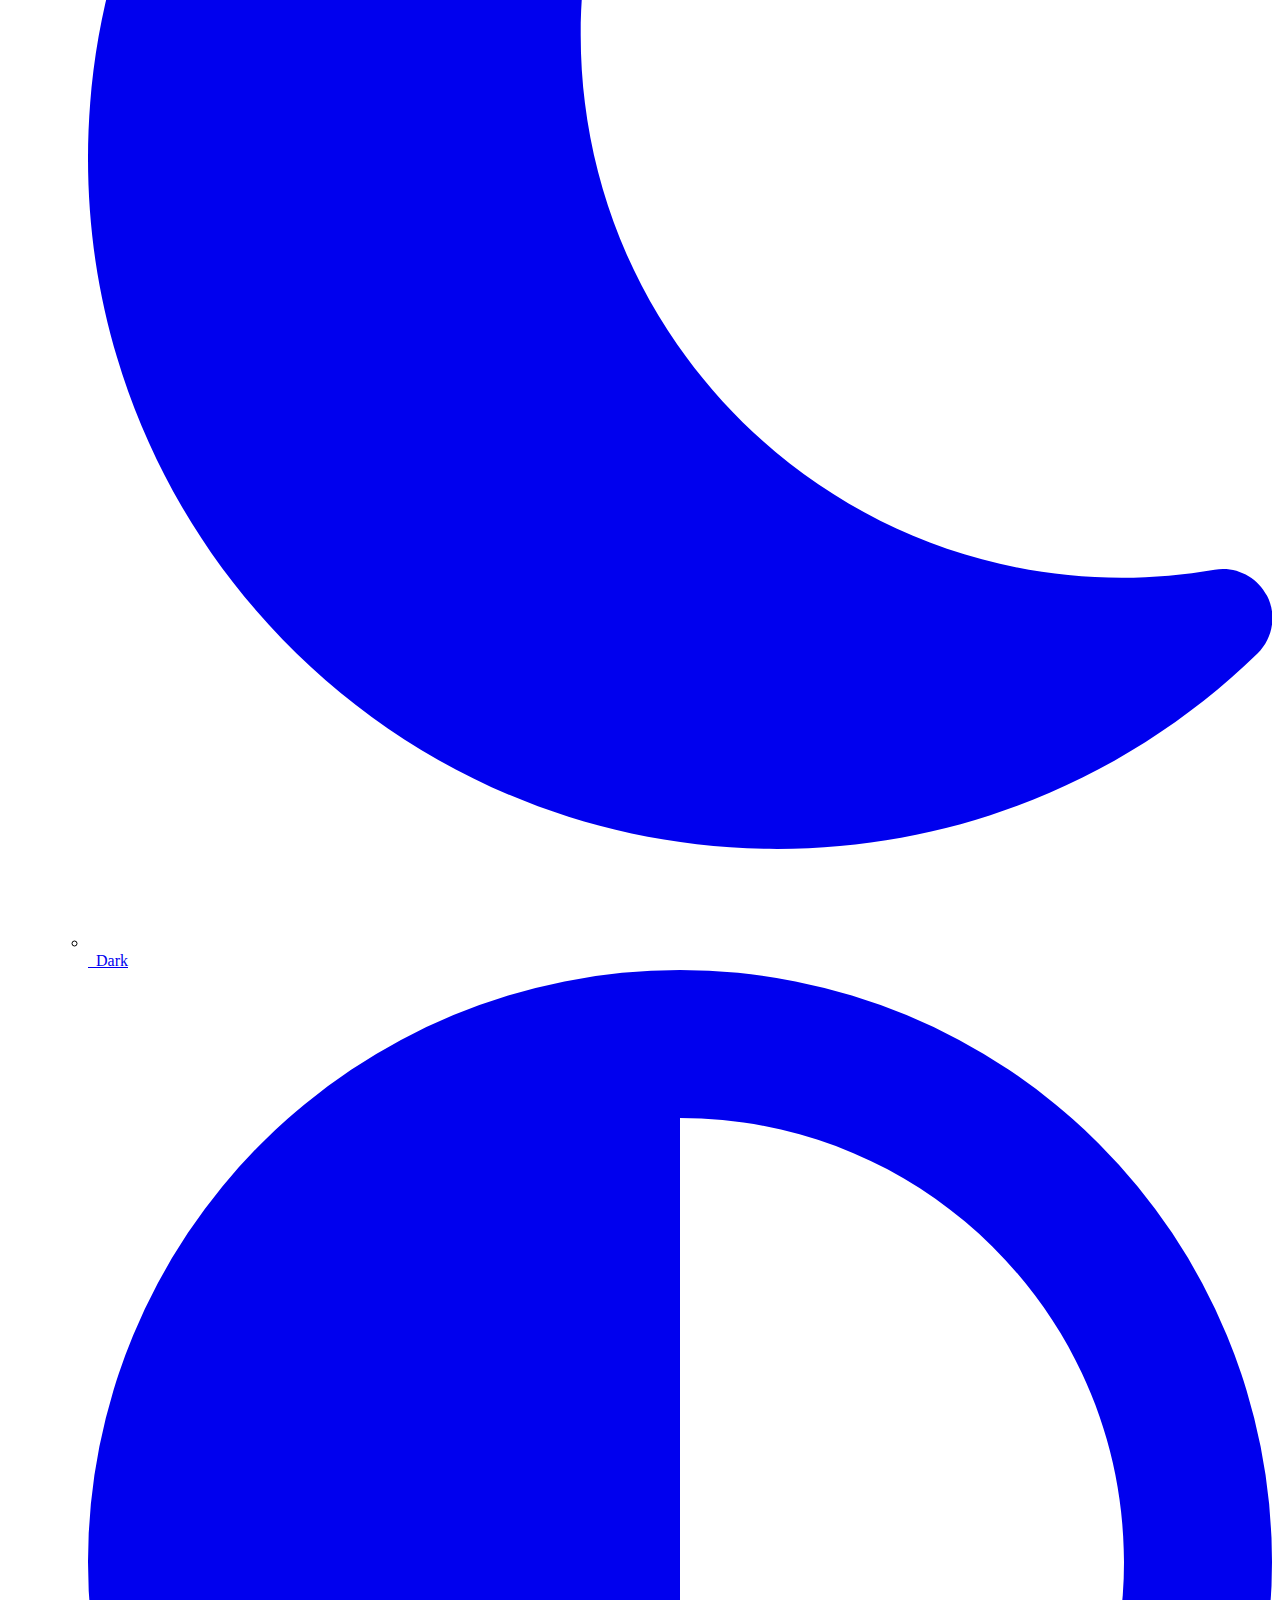
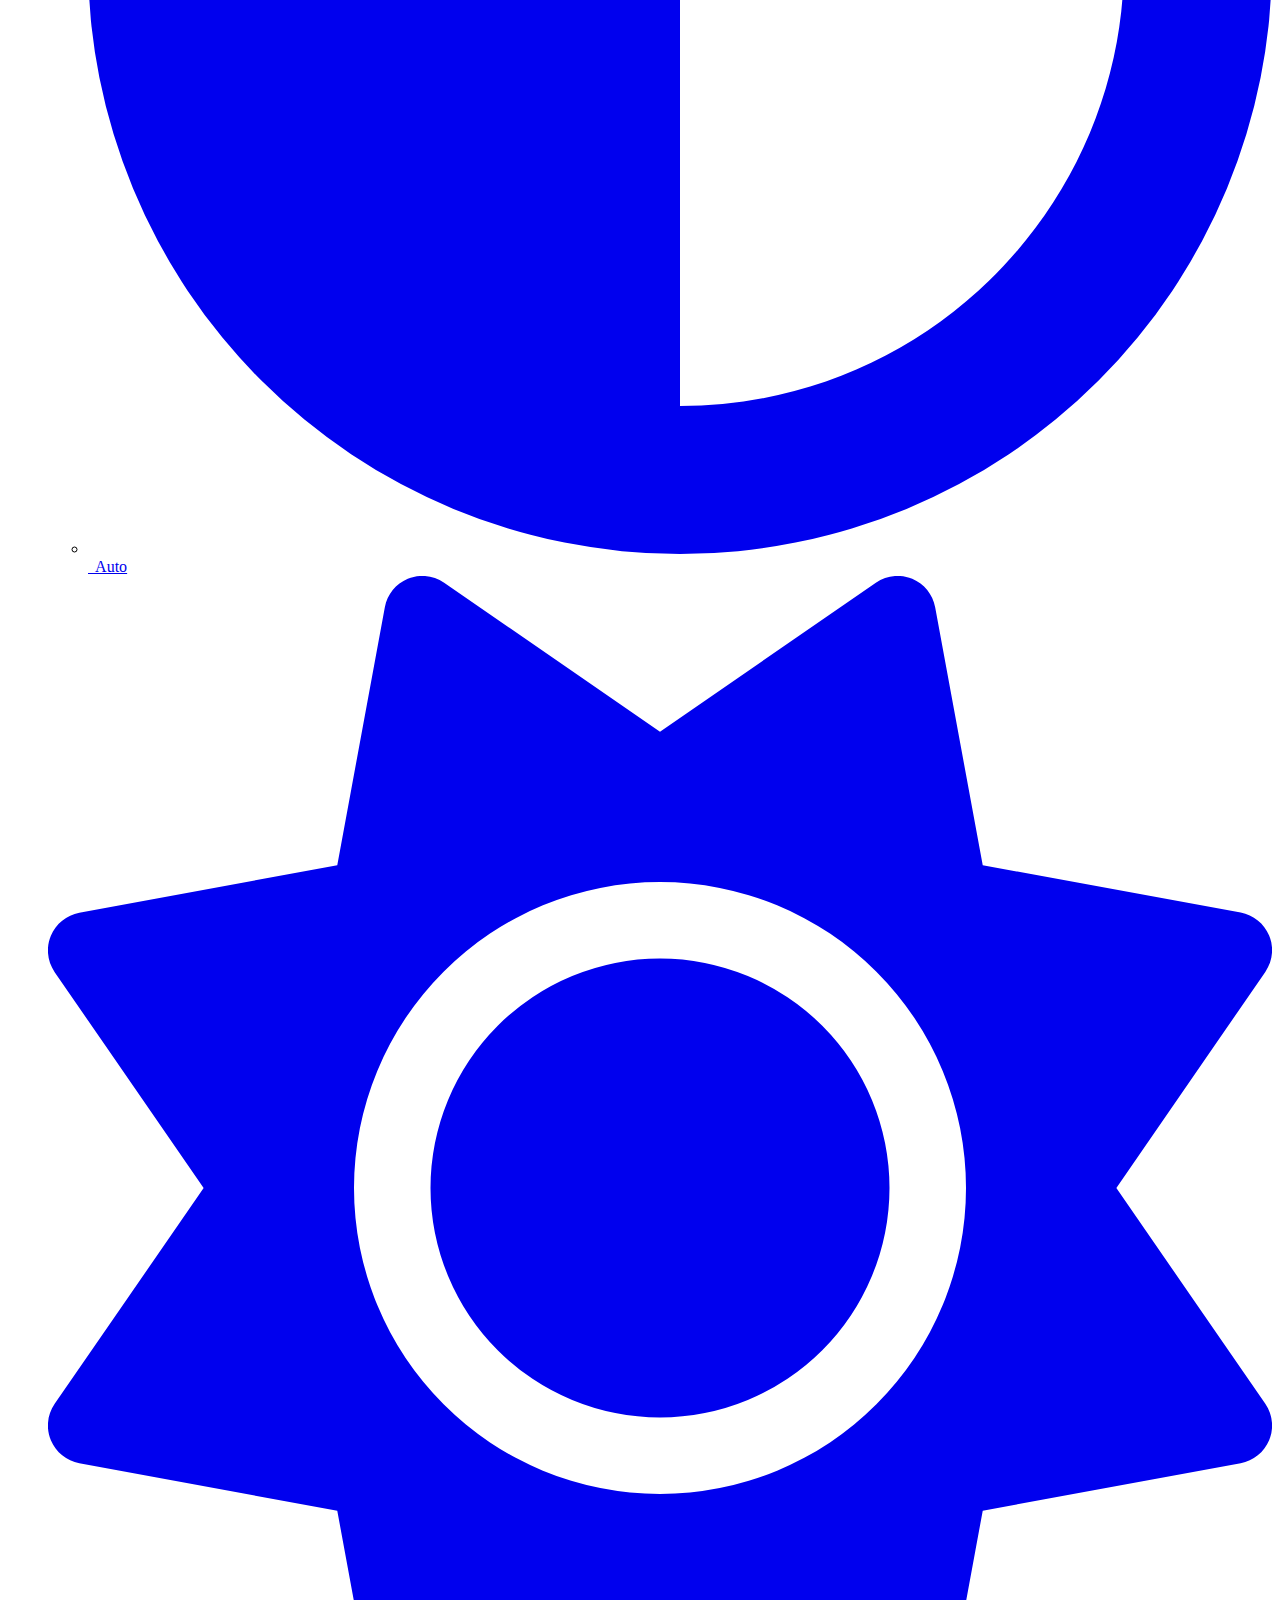
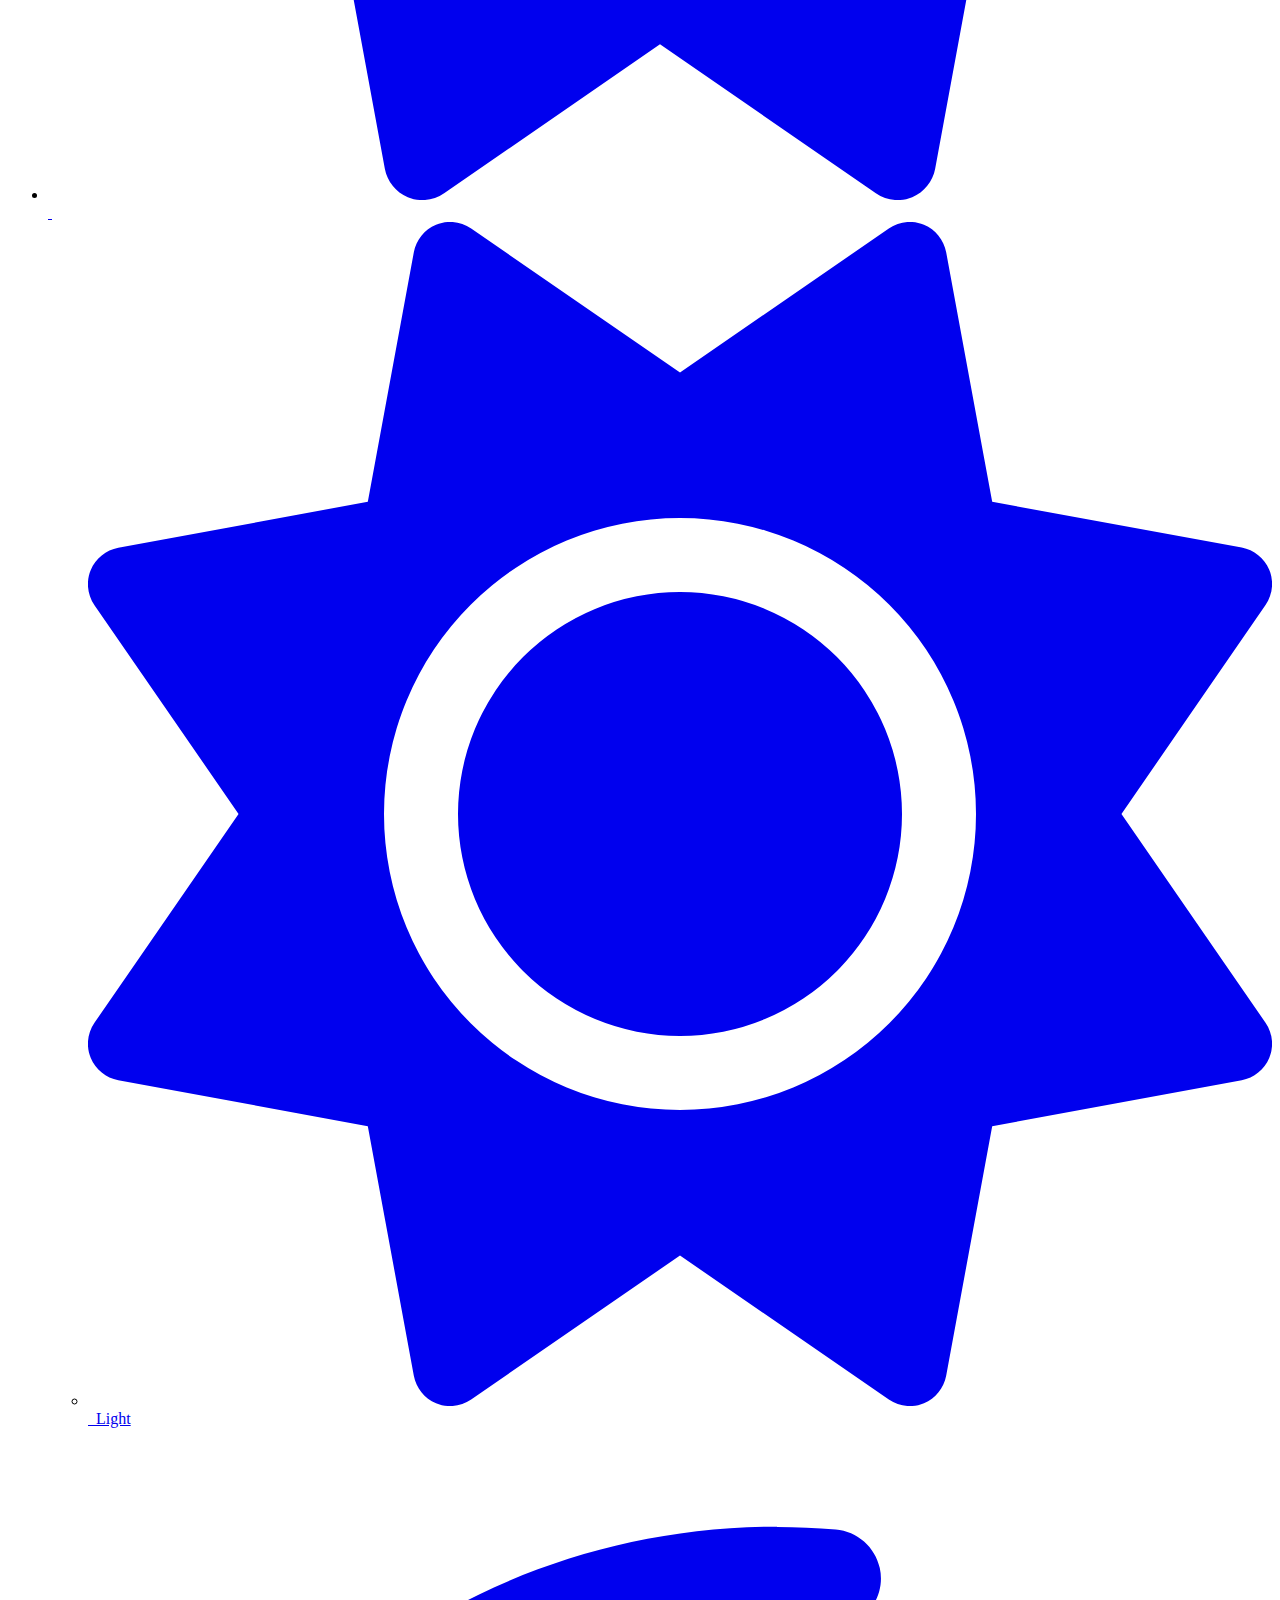
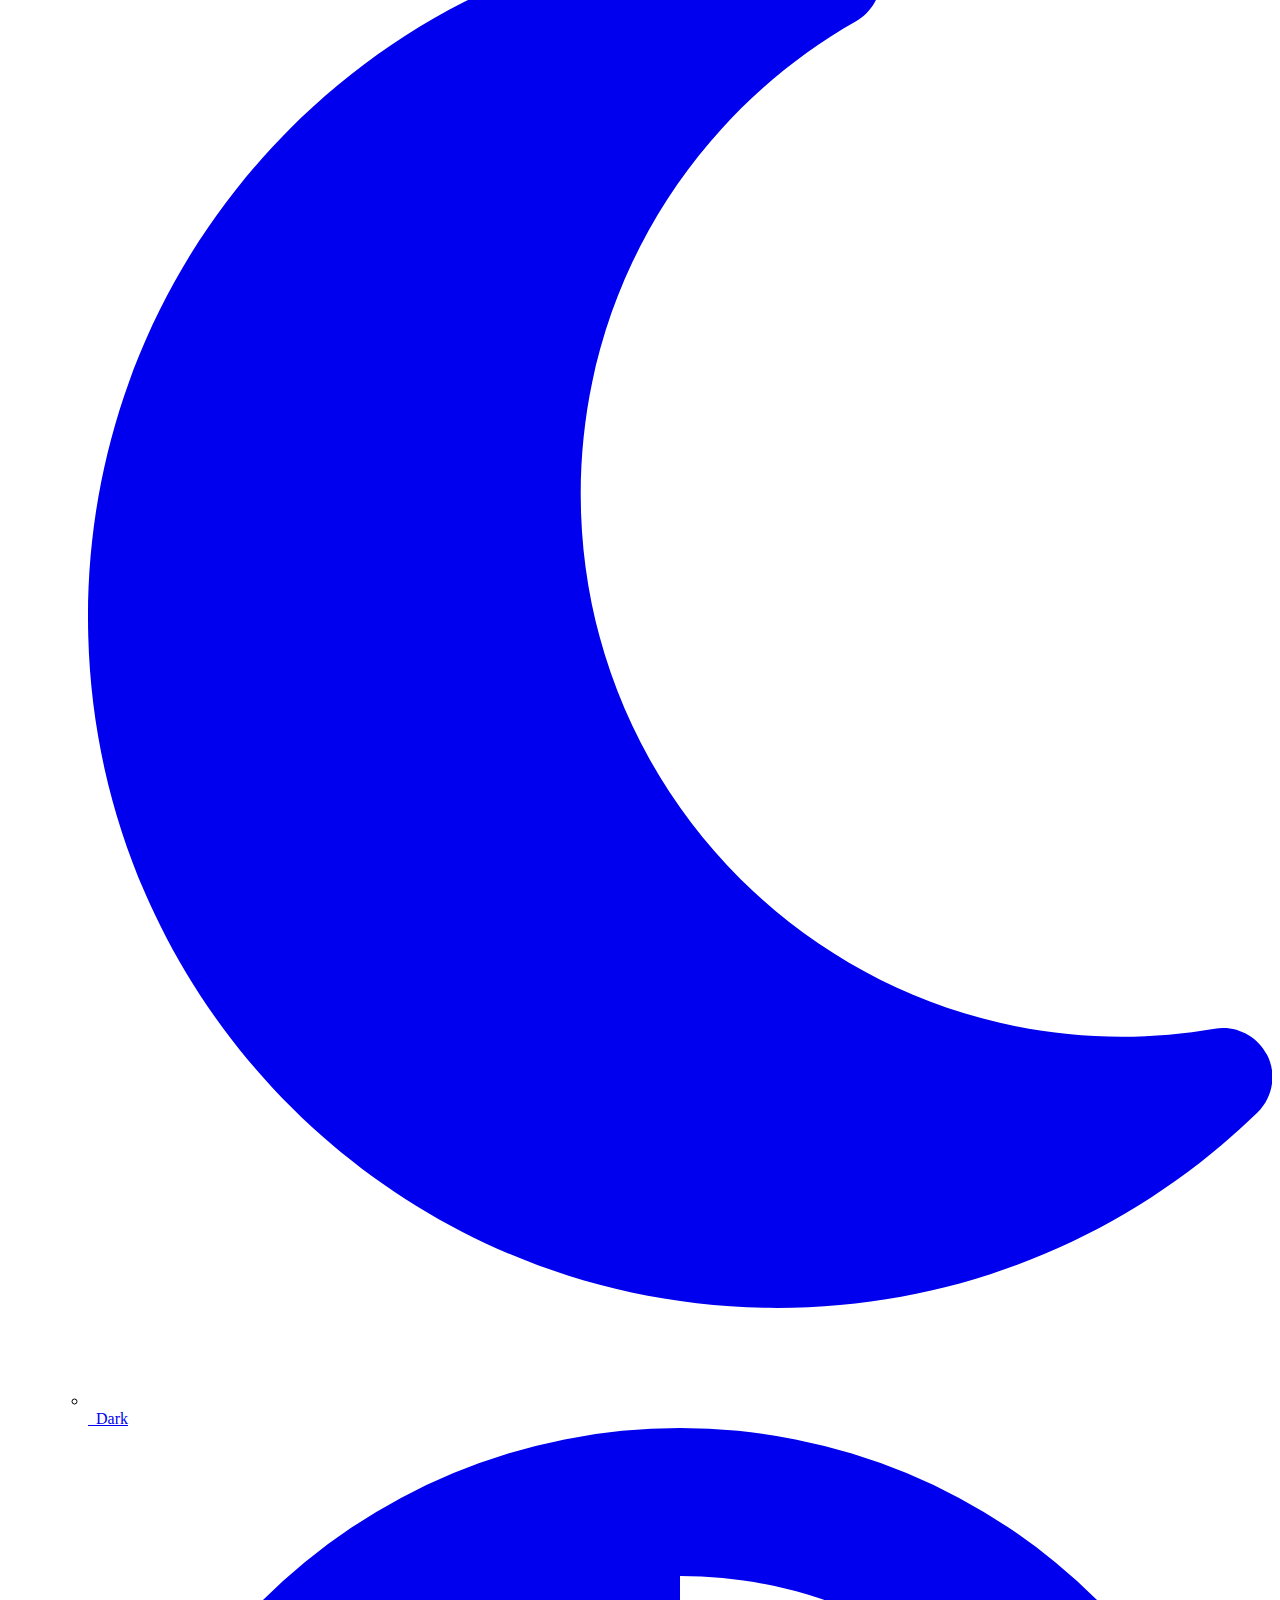
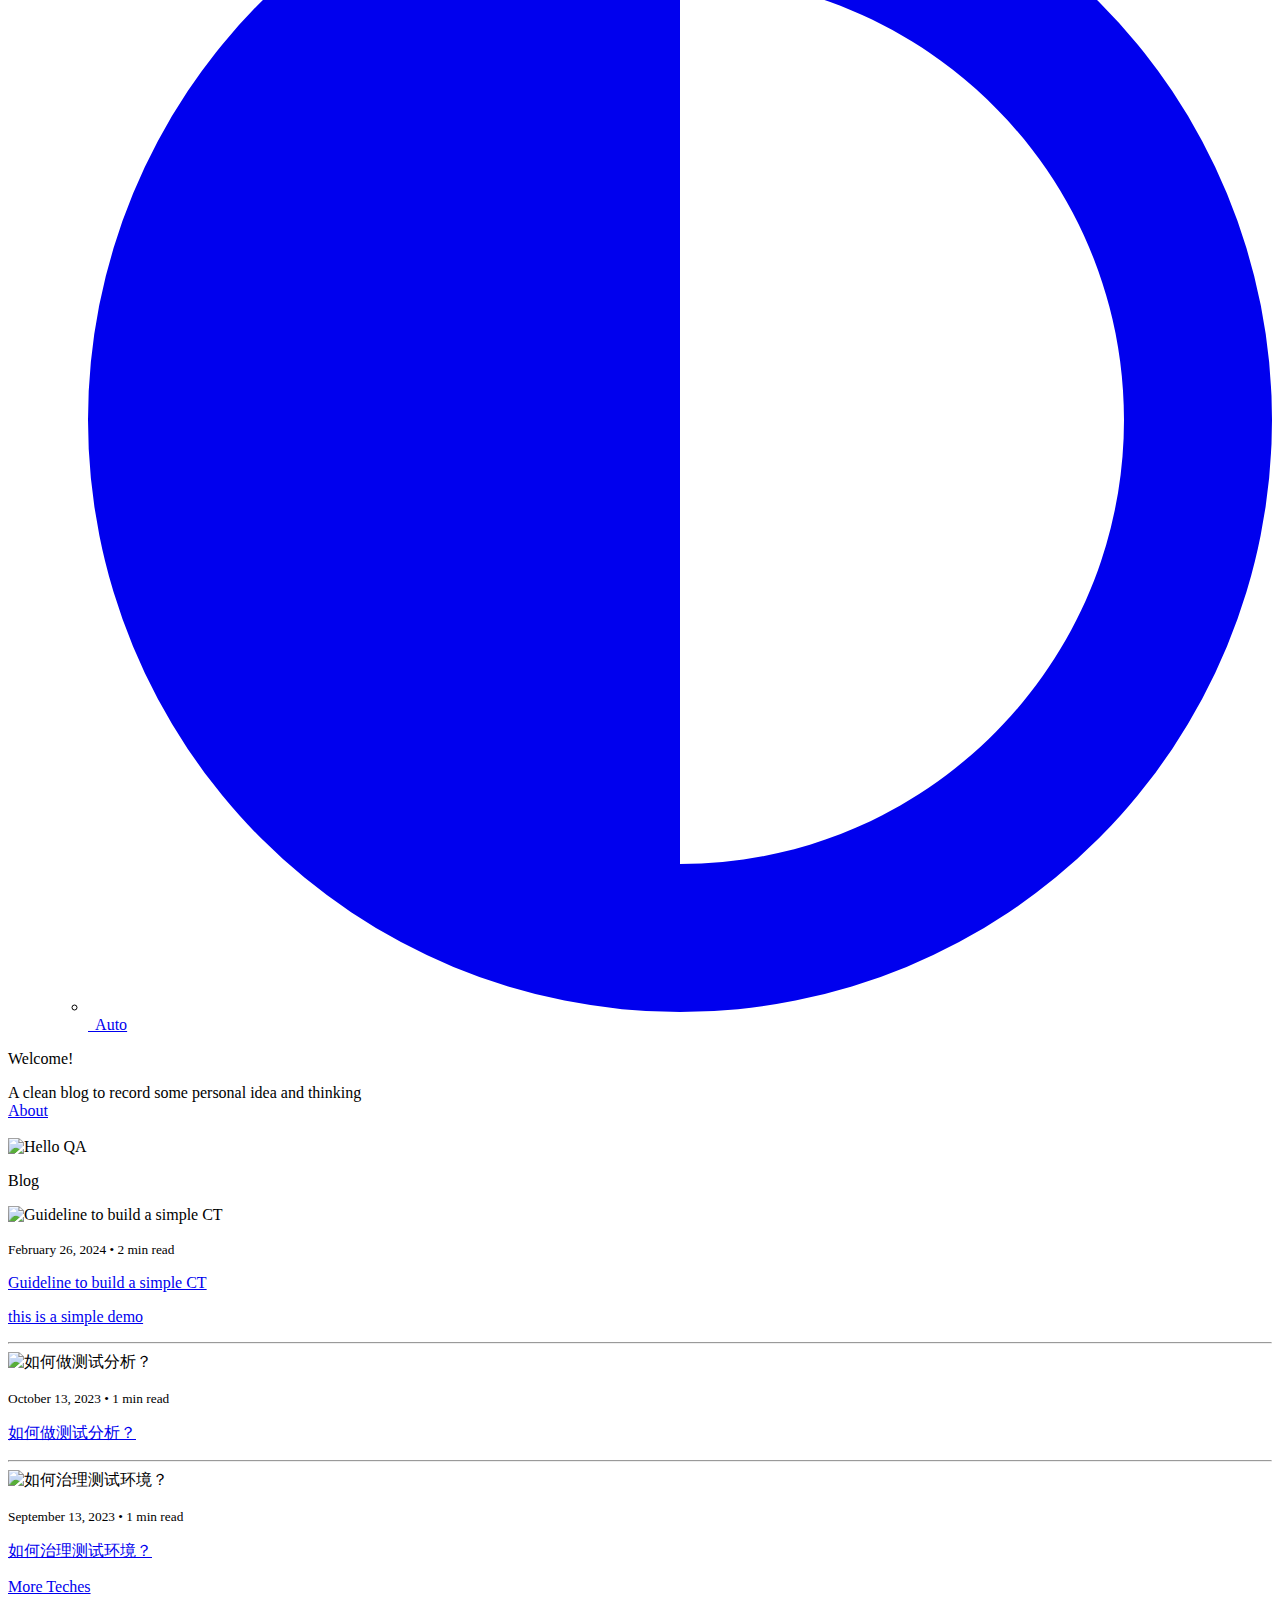
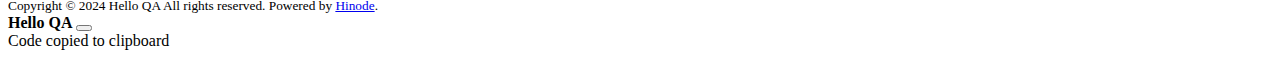
==== commit ae80d3f5: "commit changes" ====
--- a/public/index.html
+++ b/public/index.html
@@ -2,14 +2,14 @@
 
 <!doctype html>
 <html lang="en" class="no-js">
-    <head>
+    <head><script src="/livereload.js?mindelay=10&amp;v=2&amp;port=1313&amp;path=livereload" data-no-instant defer></script>
         
     <meta charset="utf-8">
     <meta name="viewport" content="width=device-width, initial-scale=1">
     <meta name="generator" content="Hugo 0.123.0">
     
 
-<link rel="stylesheet" href="/css/main.min.c5782df184c7c4540f7dbdfa39f67d8ecf8340154d0c3f08061e48fb71fdb5e4.css" integrity="sha256-xXgt8YTHxFQPfb36OfZ9js+DQBVNDD8IBh5I+3H9teQ=" crossorigin="anonymous">
+<link rel="stylesheet" href="/css/main.css">
 
 
 
@@ -22,16 +22,16 @@
   <title>Hello QA </title>
     <meta name="description" content="A clean blog to record some personal idea and thinking">
 
-<link rel="canonical" href="https://example.org/">
+<link rel="canonical" href="http://localhost:1313/">
 
 <meta property="og:locale" content="en_US">
 <meta property="og:type" content="website">
 <meta property="og:title" content="Welcome!">
 <meta property="og:description" content="A clean blog to record some personal idea and thinking">
-<meta property="og:url" content="https://example.org/">
+<meta property="og:url" content="http://localhost:1313/">
 <meta property="og:site_name" content="Hello QA">
-<meta property="og:updated_time" content="2024-01-01T00:00:00+00:00">
-    <meta property="og:image" content="https://example.org/img/travelmaps-1280x640.jpg">
+<meta property="og:updated_time" content="2024-02-26T00:00:00+00:00">
+    <meta property="og:image" content="http://localhost:1313/img/travelmaps-1280x640.jpg">
 <meta property="og:image:alt" content="Welcome!">
 
 
@@ -41,10 +41,10 @@
 
 <meta name="twitter:title" content="Welcome!">
 <meta name="twitter:description" content="A clean blog to record some personal idea and thinking">
-<meta name="twitter:image" content="https://example.org/img/travelmaps-1280x640.jpg">
+<meta name="twitter:image" content="http://localhost:1313/img/travelmaps-1280x640.jpg">
 <meta name="twitter:image:alt" content="Welcome!">
 
-<link rel="alternate" type="application/rss&#43;xml" href="https://example.org/index.xml">
+<link rel="alternate" type="application/rss&#43;xml" href="http://localhost:1313/index.xml">
 
 <script type="application/ld+json">
 {
@@ -52,16 +52,16 @@
   "@graph": [
     {
       "@type": "Organization",
-        "@id": "https://example.org/#/schema/organization/1",
+        "@id": "http://localhost:1313/#/schema/organization/1",
       "name": "Hinode",
-      "url": "https://example.org/",
+      "url": "http://localhost:1313/",
       "sameAs": [
         , "https://github.com/gethinode/hinode"
         ],
       "image": {
           "@type": "ImageObject",
-          "@id": "https://example.org/#/schema/image/1",
-          "url": "https://example.org/\u003cnil\u003e",
+          "@id": "http://localhost:1313/#/schema/image/1",
+          "url": "http://localhost:1313/\u003cnil\u003e",
           "width": null ,
           "height": null ,
           "caption": "Hinode"
@@ -69,48 +69,48 @@
       },
     {
       "@type": "WebSite",
-      "@id": "https://example.org/#/schema/website/1",
-      "url": "https://example.org/",
+      "@id": "http://localhost:1313/#/schema/website/1",
+      "url": "http://localhost:1313/",
       "name": "Hello QA",
       "description": "Hinode is a clean documentation and blog theme for your Hugo site based on Bootstrap 5.",
       "publisher": {
-          "@id": "https://example.org/#/schema/organization/1"
+          "@id": "http://localhost:1313/#/schema/organization/1"
         }
       },
     {
       "@type": "WebPage",
-      "@id": "https://example.org/",
-      "url": "https://example.org/",
+      "@id": "http://localhost:1313/",
+      "url": "http://localhost:1313/",
       "name": "Welcome!",
       "description": "A clean blog to record some personal idea and thinking",
       "isPartOf": {
-        "@id": "https://example.org/#/schema/website/1"
+        "@id": "http://localhost:1313/#/schema/website/1"
       },
       "about": {
-          "@id": "https://example.org/#/schema/organization/1"
+          "@id": "http://localhost:1313/#/schema/organization/1"
         },
-      "datePublished": "2024-01-01T00:00:00CET",
-      "dateModified": "2024-01-01T00:00:00CET",
+      "datePublished": "2024-02-26T00:00:00CET",
+      "dateModified": "2024-02-26T00:00:00CET",
       "breadcrumb": {
-        "@id": "https://example.org/#/schema/breadcrumb/1"
+        "@id": "http://localhost:1313/#/schema/breadcrumb/1"
       },
       "primaryImageOfPage": {
-        "@id": "https://example.org/#/schema/image/2"
+        "@id": "http://localhost:1313/#/schema/image/2"
       },
       "inLanguage": "en-US",
       "potentialAction": [{
-        "@type": "ReadAction", "target": ["https://example.org/"]
+        "@type": "ReadAction", "target": ["http://localhost:1313/"]
       }]
     },
     {
       "@type": "BreadcrumbList",
-      "@id": "https://example.org/#/schema/breadcrumb/1",
+      "@id": "http://localhost:1313/#/schema/breadcrumb/1",
       "name": "Breadcrumbs",
       "itemListElement": [{
         "@type": "ListItem",
         "position":  1 ,
         "item": {
-          "@id": "https://example.org/"
+          "@id": "http://localhost:1313/"
           }
         }]
     },
@@ -120,9 +120,9 @@
       "@graph": [
         {
           "@type": "ImageObject",
-          "@id": "https://example.org/#/schema/image/2",
-          "url": "https://example.org/img/travelmaps-1280x640.jpg",
-          "contentUrl": "https://example.org/img/travelmaps-1280x640.jpg",
+          "@id": "http://localhost:1313/#/schema/image/2",
+          "url": "http://localhost:1313/img/travelmaps-1280x640.jpg",
+          "contentUrl": "http://localhost:1313/img/travelmaps-1280x640.jpg",
           "caption": "Welcome!"
         }
       ]
@@ -139,7 +139,7 @@
 
 </head>
 
-    <body><script src="/js/critical.bundle.min.752c5aeda0a4af89d321f071c829e7935376acf94a73d1eacb75f209d54ec3be.js" integrity="sha256-dSxa7aCkr4nTIfBxyCnnk1N2rPlKc9Hqy3XyCdVOw74=" crossorigin="anonymous"></script>
+    <body><script src="/js/critical.bundle.js"></script>
     <div class="d-flex flex-column min-vh-100">
             <div class="d-flex flex-column  ">
 
@@ -512,9 +512,53 @@
     
     
 
+    
+    
+
 <div class="container-fluid p-0">
     <div class="row row-cols-1 row-cols-sm-2 row-cols-md-3 g-4">
         
+
+            <div class="col">
+
+
+
+
+
+
+    <div class="card bg-body-tertiary text-bg-body-tertiary h-100 border-0 card-zoom card-body-margin">
+
+
+
+
+
+
+
+
+
+
+
+            
+            
+        
+    <div class="card-img-wrap"><img class="img-fluid card-img-top"
+                src="/img/enjoy-1400x788.jpg"
+                
+                
+                srcset="/img/enjoy-576x324.webp 576w, /img/enjoy-768x432.webp 768w, /img/enjoy-992x558.webp 992w, /img/enjoy-1200x675.webp 1200w, /img/enjoy-1400x788.webp 1400w" sizes="100vw"
+                height="788"
+                width="1400"
+                alt="Guideline to build a simple CT">
+    </div><div class="card-body d-flex flex-column p-1">
+            <p class="card-text"><small class="text-bg-body-tertiary text-uppercase">February 26, 2024&nbsp;&bull;
+            2 min read</small></p><a href="/tech/quicktest/" class="link-bg-body-tertiary stretched-link">
+                <p class="card-title fs-5 fw-bold">Guideline to build a simple CT</p>
+            <p class="card-text link-bg-body-tertiary">this is a simple demo</p></a><p class="card-text"><small class="text-bg-body-tertiary text-uppercase"></small></p>
+        </div>
+    </div>
+</div><div class="col d-block d-sm-none">
+                    <hr>
+                </div>
 
             <div class="col">
 
@@ -594,47 +638,6 @@
             <p class="card-text link-bg-body-tertiary">  </p></a><p class="card-text"><small class="text-bg-body-tertiary text-uppercase"></small></p>
         </div>
     </div>
-</div><div class="col d-block d-sm-none">
-                    <hr>
-                </div>
-
-            <div class="col">
-
-
-
-
-
-
-    <div class="card bg-body-tertiary text-bg-body-tertiary h-100 border-0 card-zoom card-body-margin">
-
-
-
-
-
-
-
-
-
-
-
-            
-            
-        
-    <div class="card-img-wrap"><img class="img-fluid card-img-top"
-                src="/img/coding-1400x788.jpg"
-                
-                
-                srcset="/img/coding-576x324.webp 576w, /img/coding-768x432.webp 768w, /img/coding-992x558.webp 992w, /img/coding-1200x675.webp 1200w, /img/coding-1400x788.webp 1400w" sizes="100vw"
-                height="788"
-                width="1400"
-                alt="测开就是做工具？">
-    </div><div class="card-body d-flex flex-column p-1">
-            <p class="card-text"><small class="text-bg-body-tertiary text-uppercase">August 15, 2023&nbsp;&bull;
-            1 min read</small></p><a href="/tech/sdet/" class="link-bg-body-tertiary stretched-link">
-                <p class="card-title fs-5 fw-bold">测开就是做工具？</p>
-            <p class="card-text link-bg-body-tertiary">  </p></a><p class="card-text"><small class="text-bg-body-tertiary text-uppercase"></small></p>
-        </div>
-    </div>
 </div><nil>
     </div>
 
@@ -687,7 +690,7 @@
     <div class="toast-body">Code copied to clipboard</div>
 </div>
 </div>
-<script src="/js/main.bundle.min.9da015af00e50970058ea65cb173ca8ea103379140e25c00c189068bee9d2e35.js" integrity="sha256-naAVrwDlCXAFjqZcsXPKjqEDN5FA4lwAwYkGi&#43;6dLjU=" crossorigin="anonymous" async></script>
+<script src="/js/main.bundle.js" async></script>
     
 
     
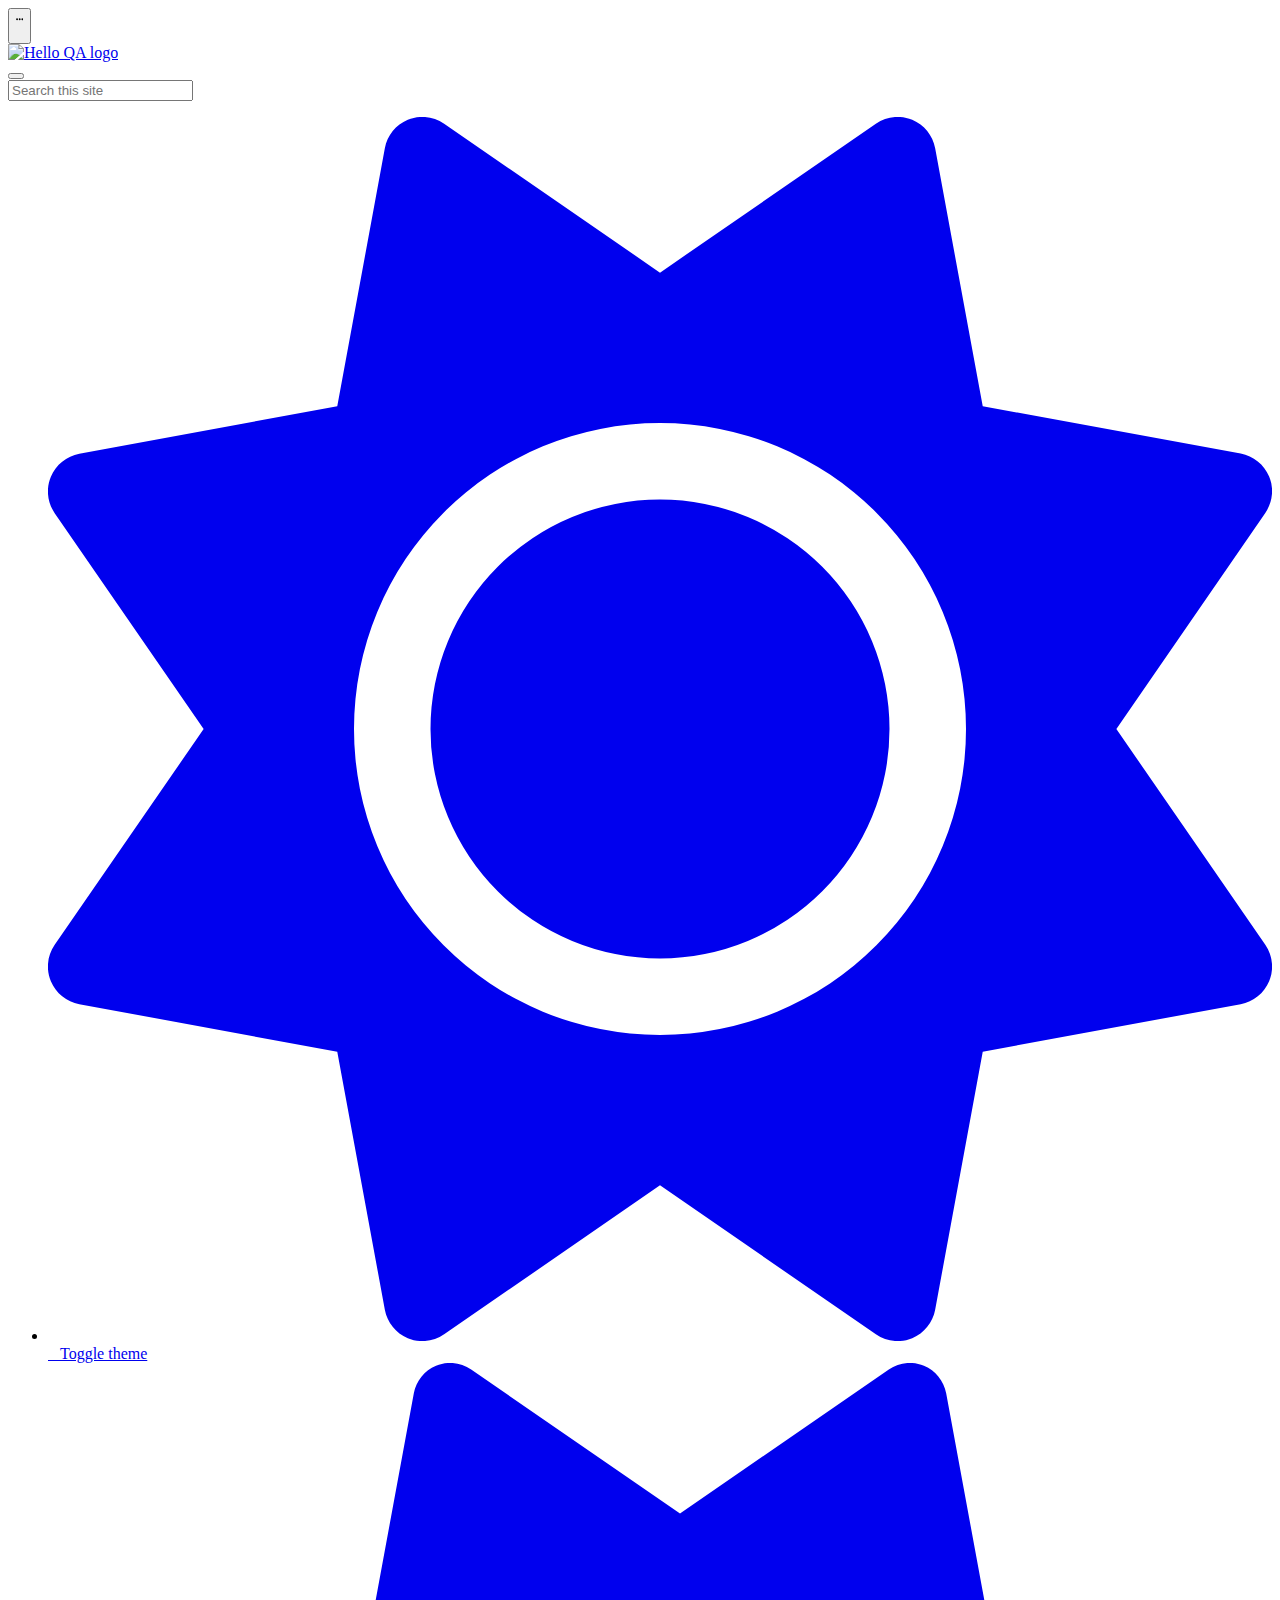
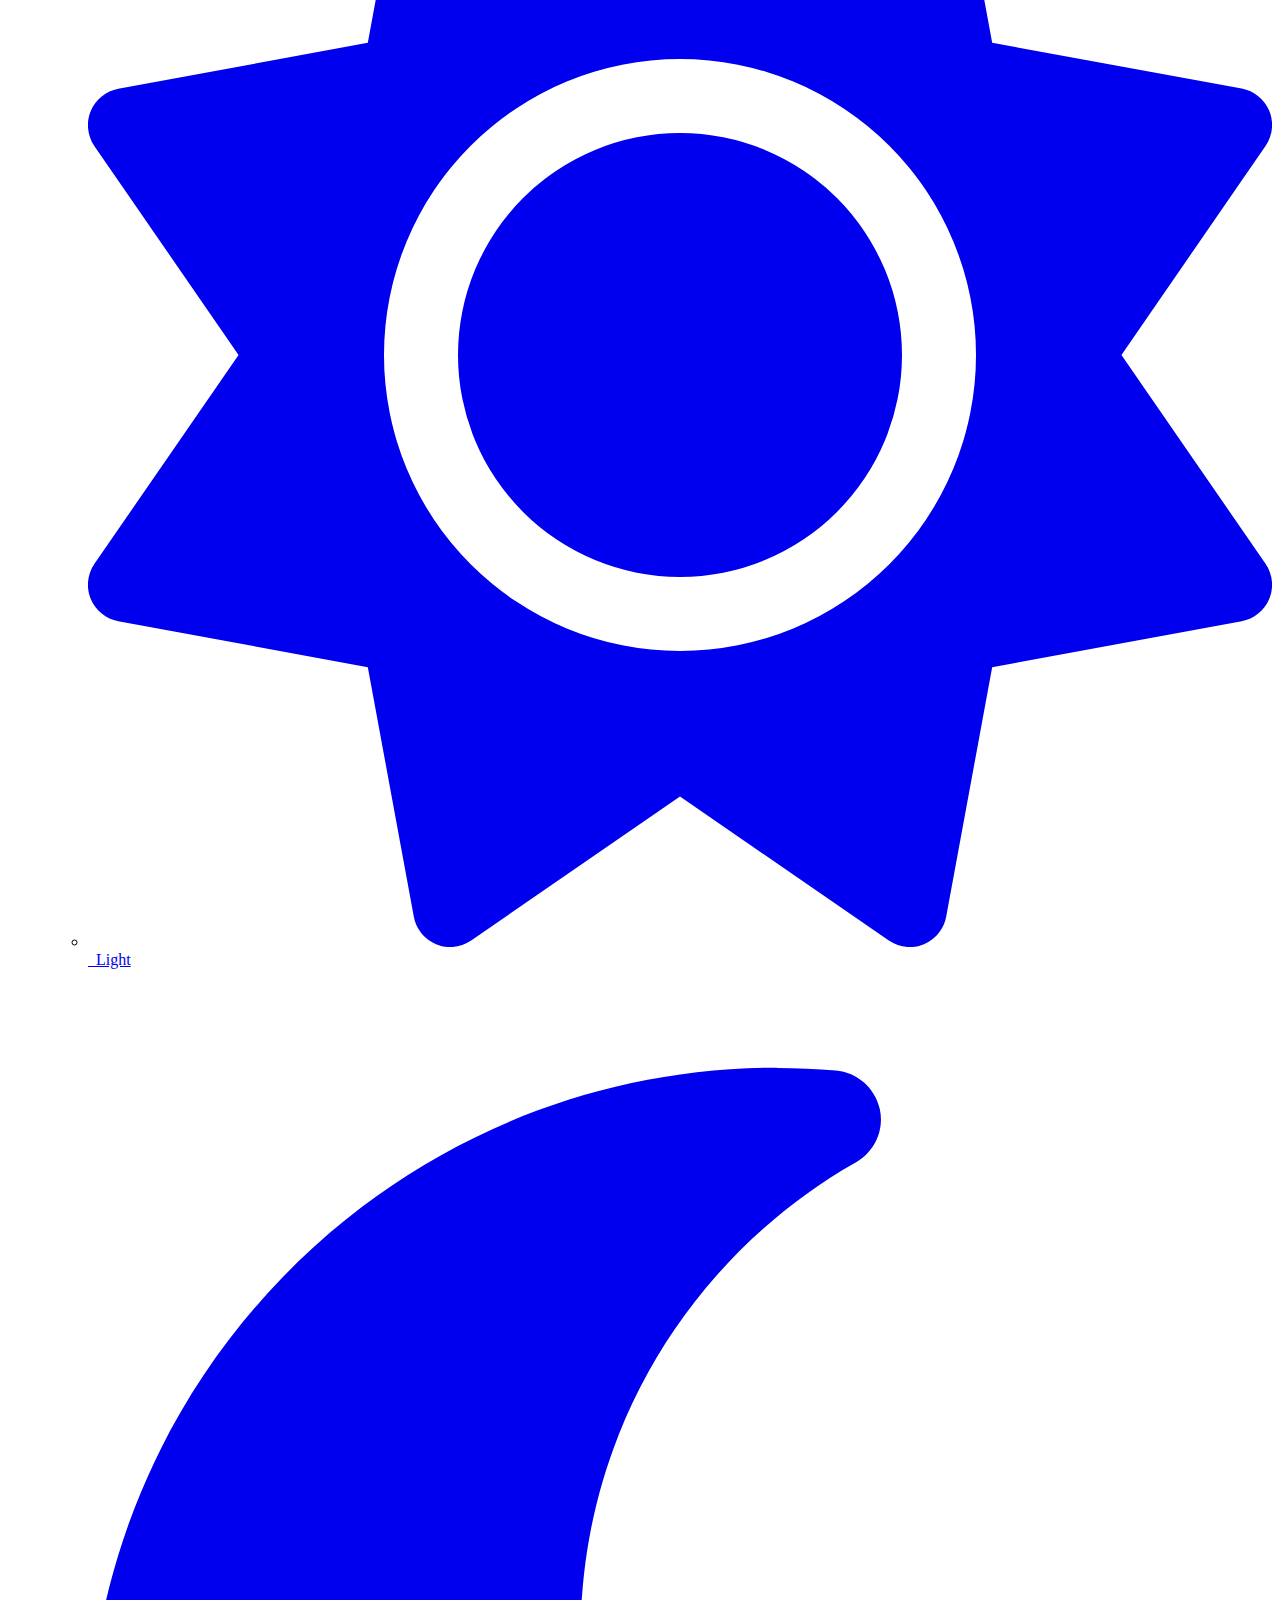
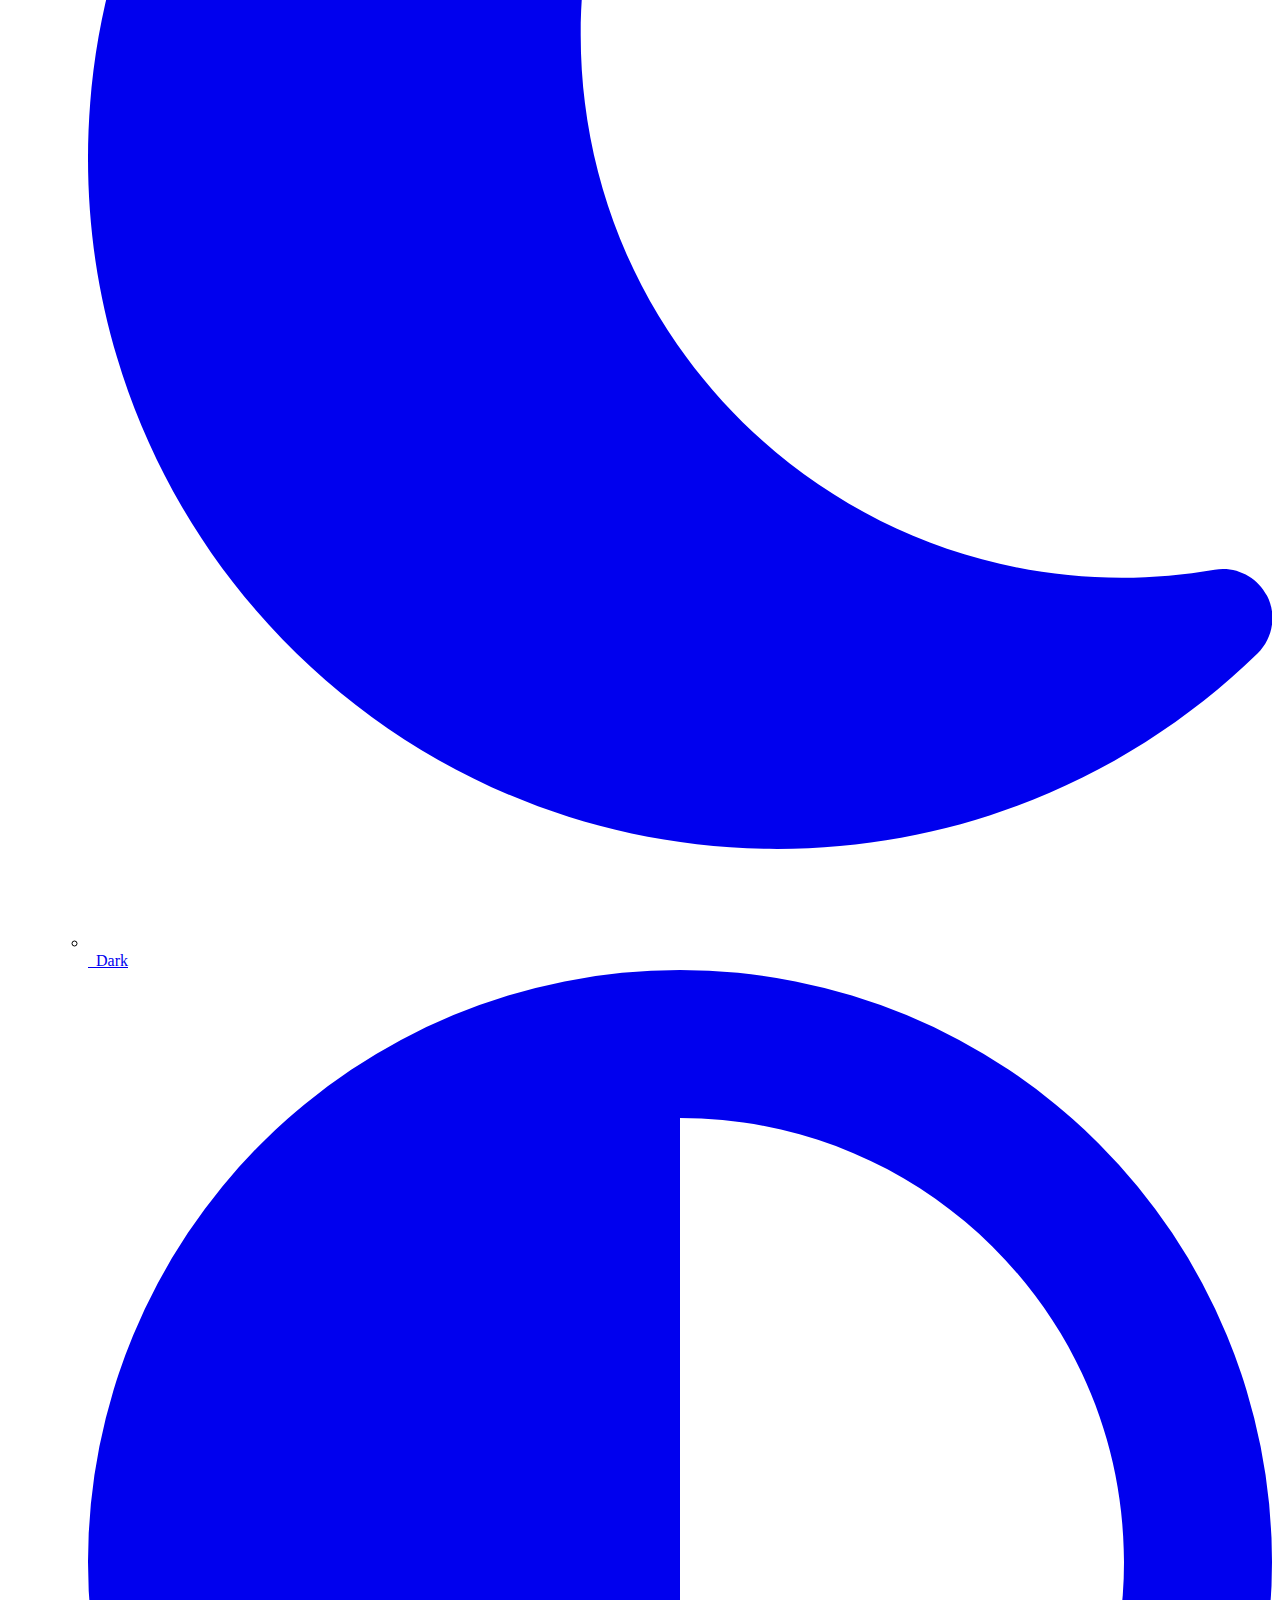
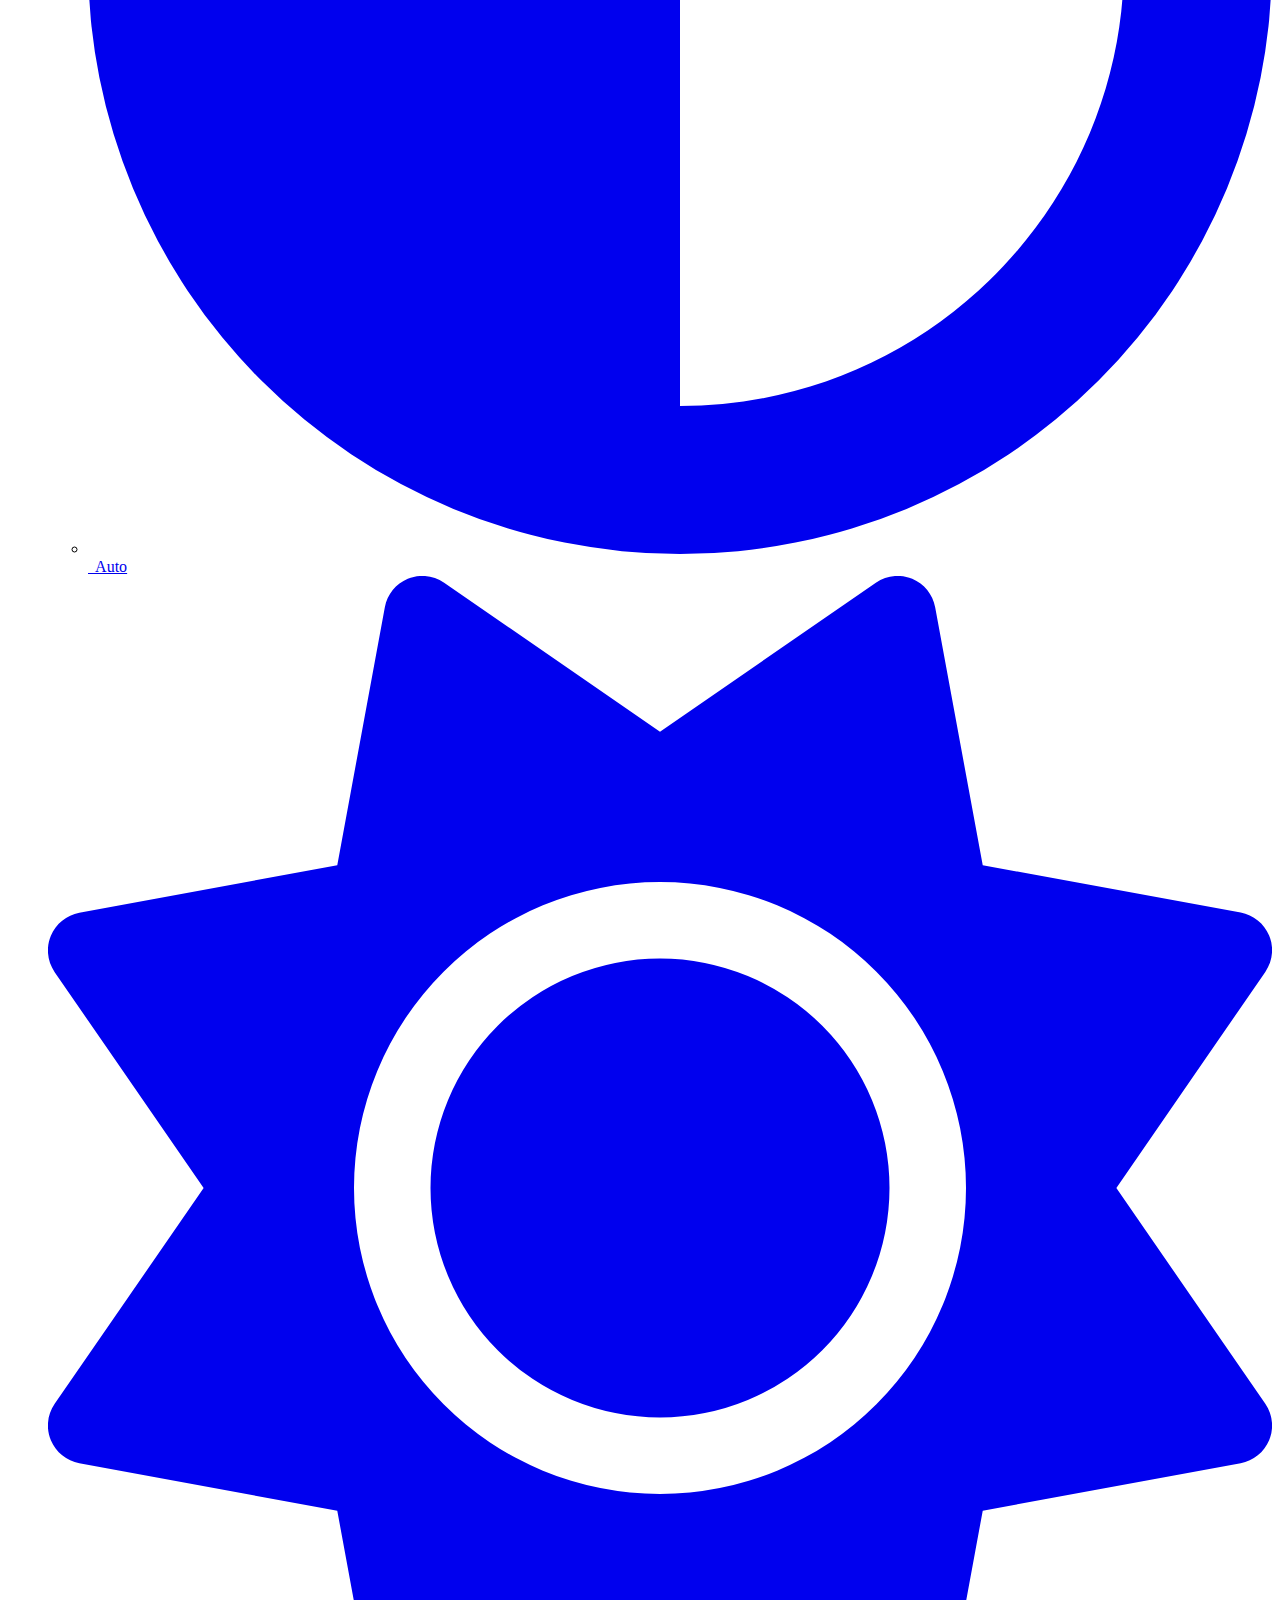
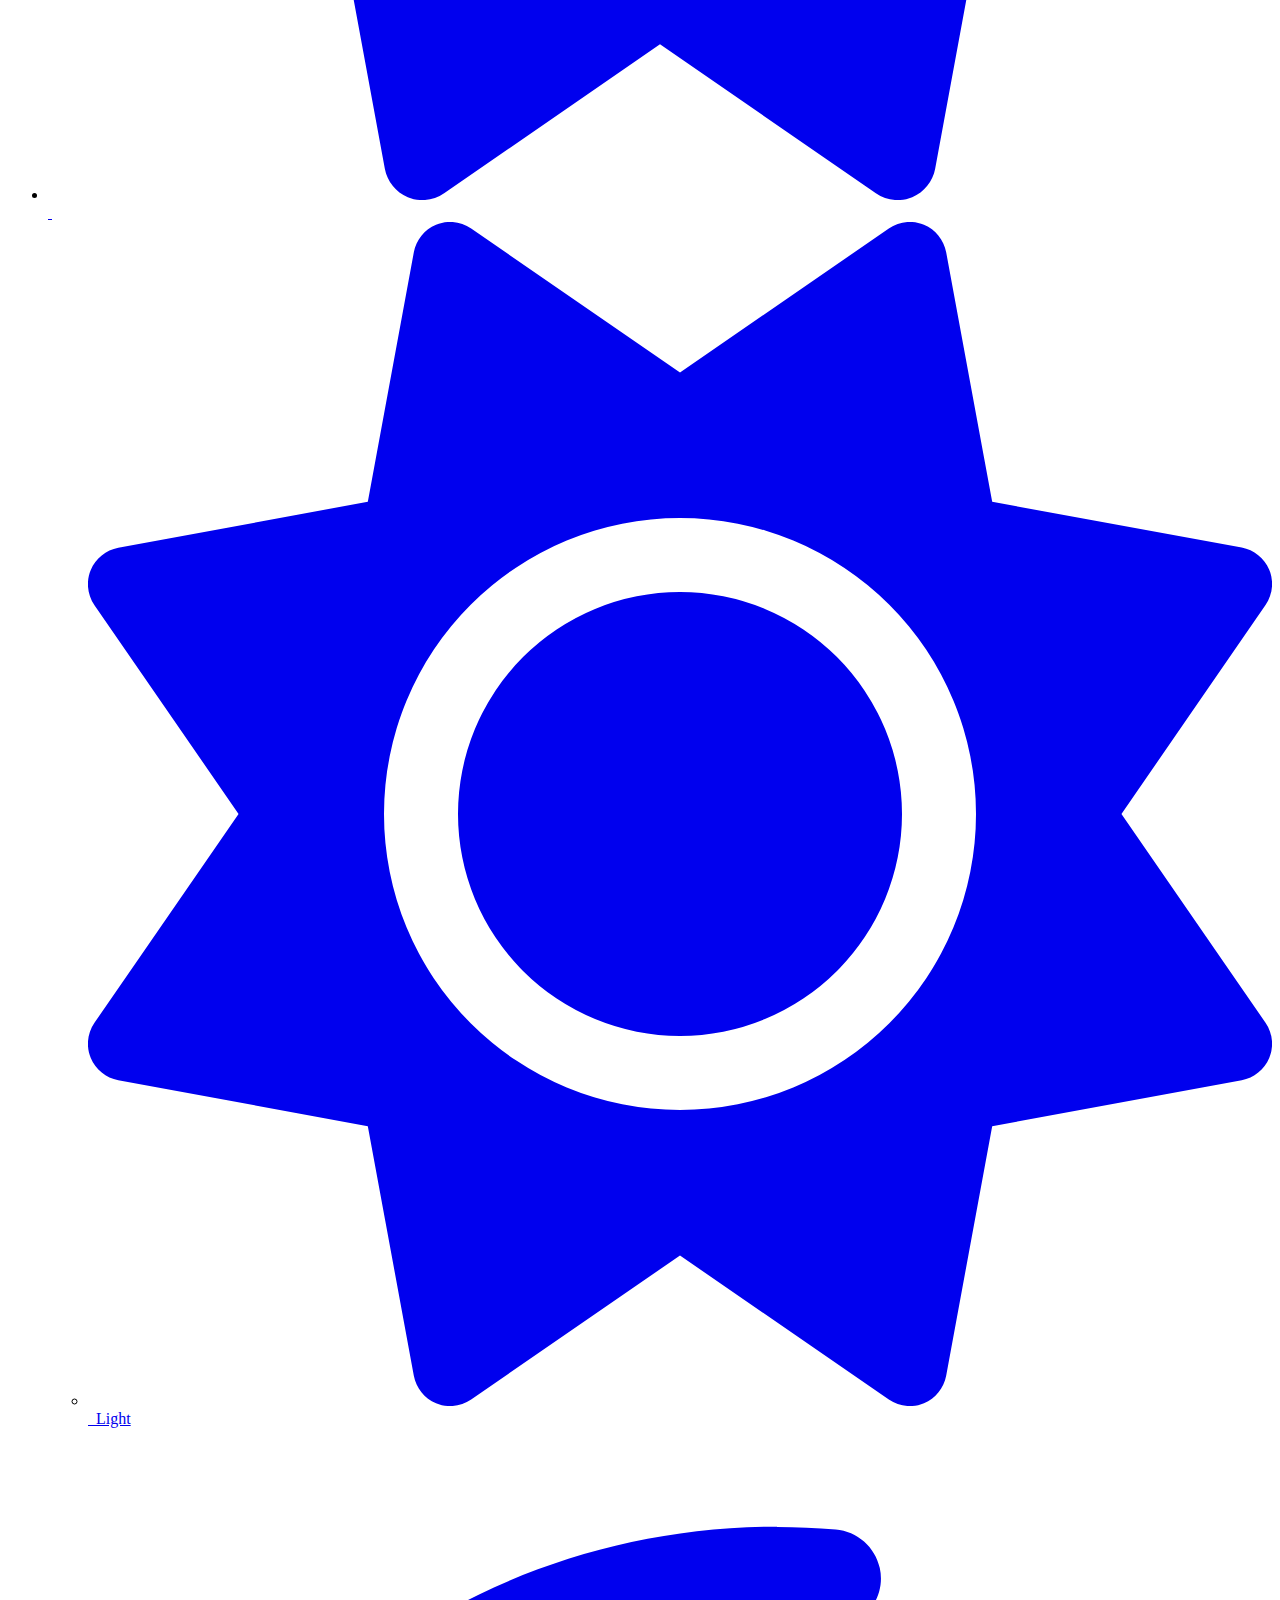
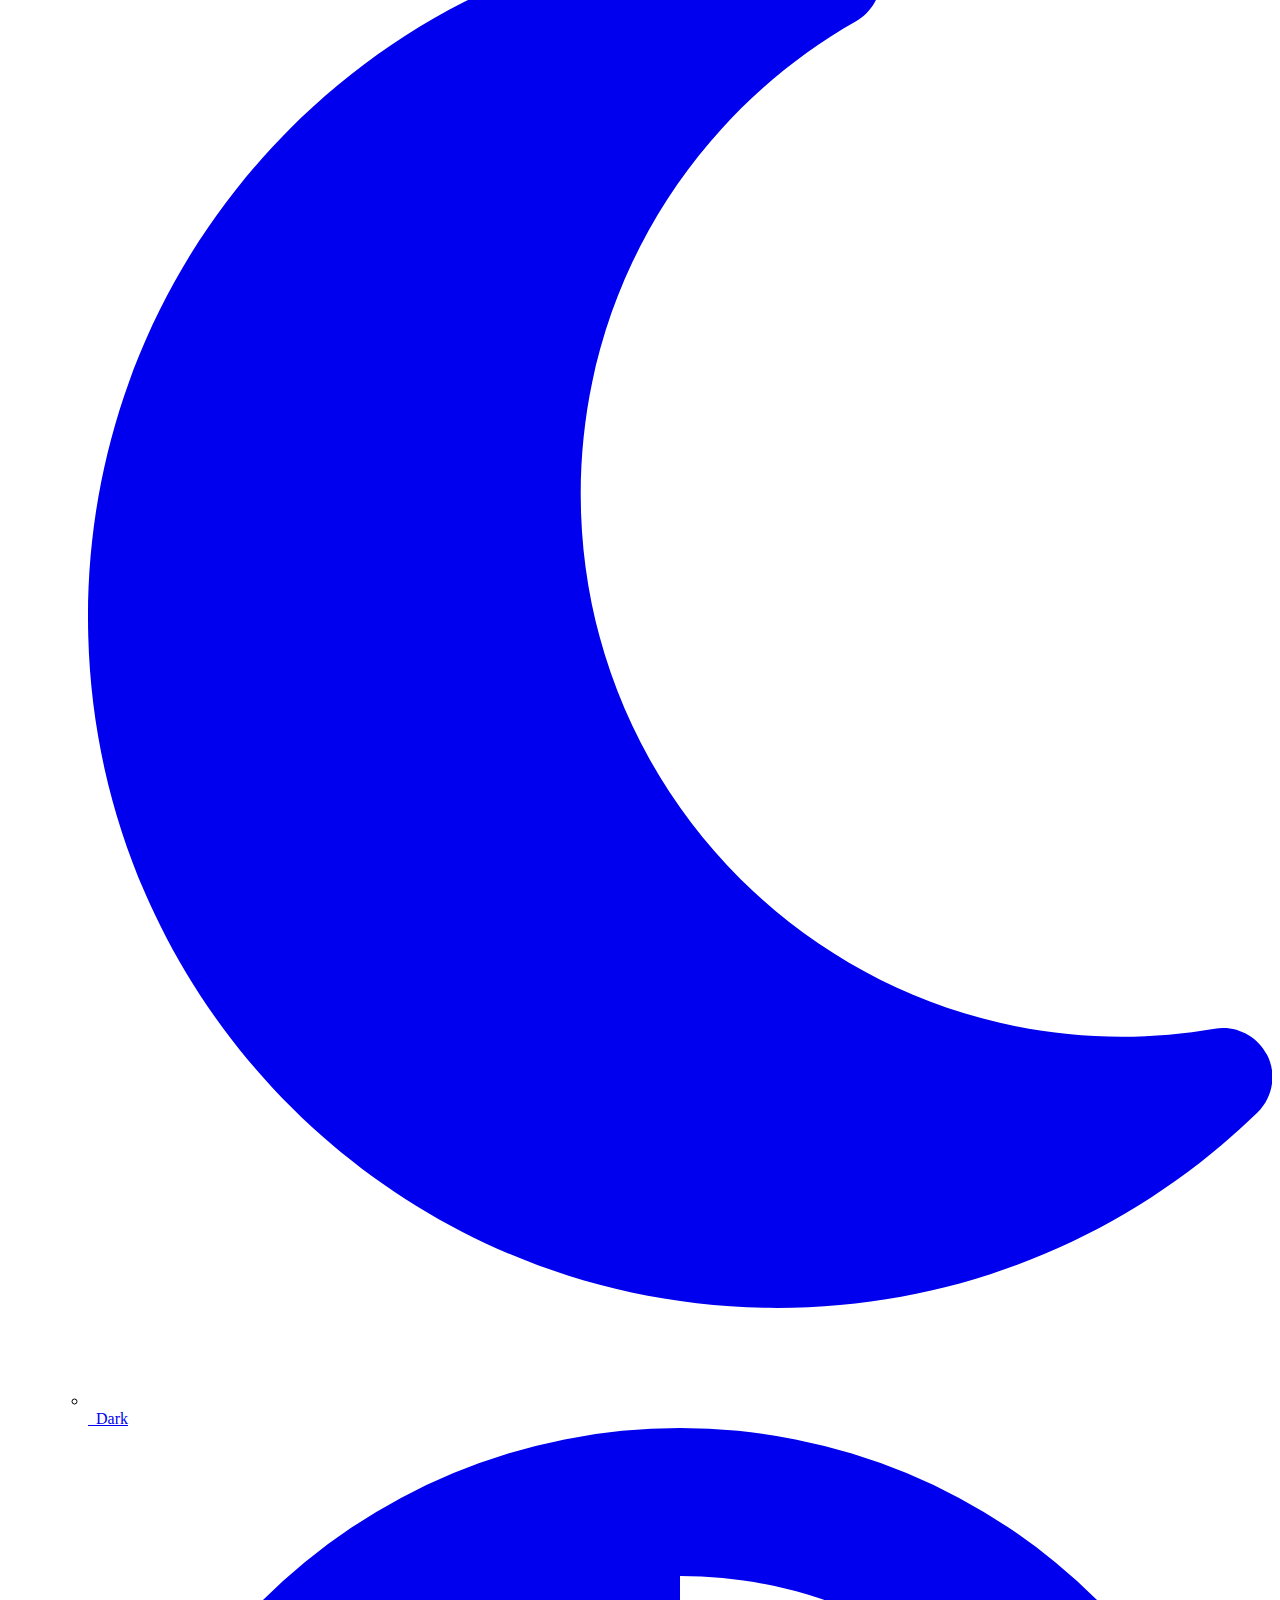
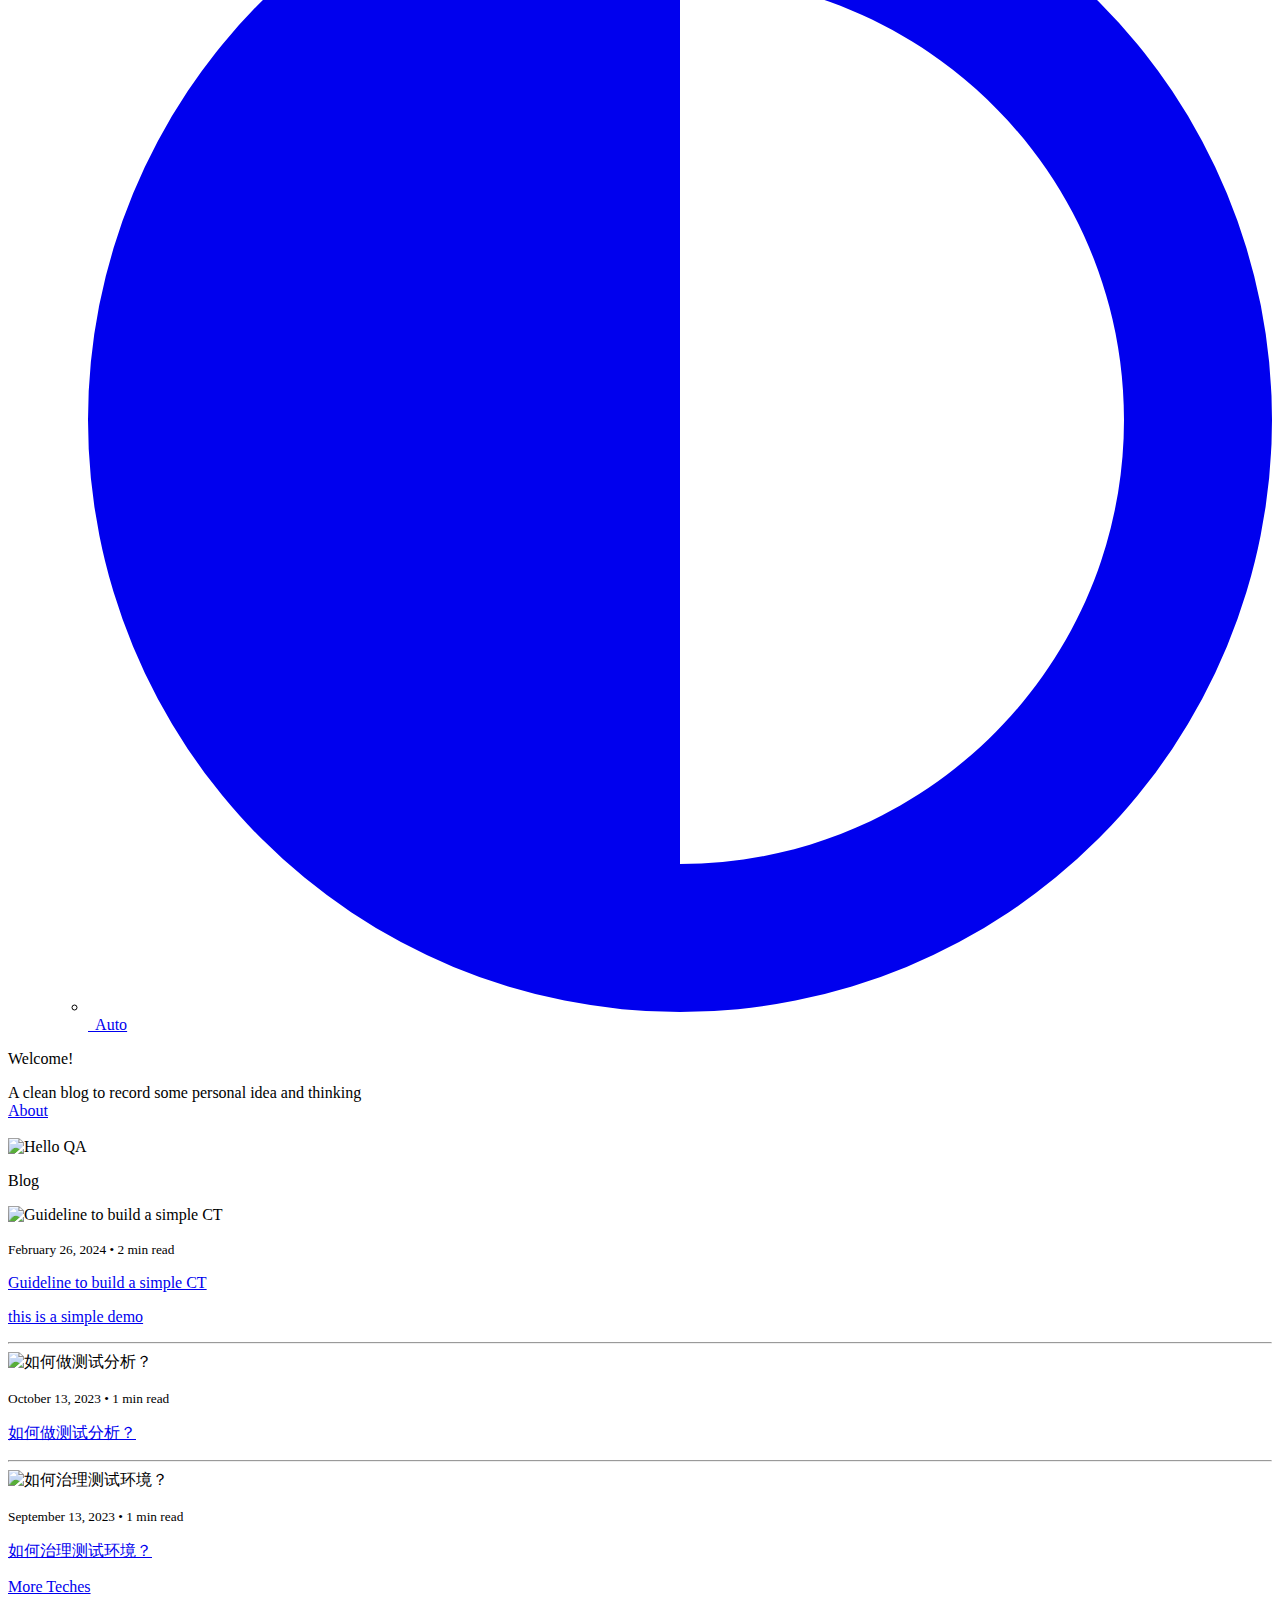
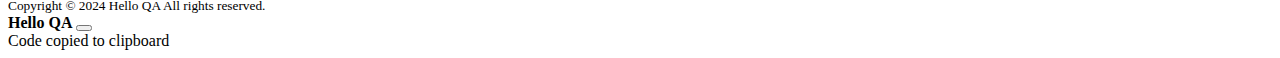
==== commit 1aca9ebf: "commit" ====
--- a/public/index.html
+++ b/public/index.html
@@ -6,7 +6,7 @@
         
     <meta charset="utf-8">
     <meta name="viewport" content="width=device-width, initial-scale=1">
-    <meta name="generator" content="Hugo 0.123.0">
+    <meta name="generator" content="Hugo 0.123.6">
     
 
 <link rel="stylesheet" href="/css/main.css">
@@ -660,15 +660,6 @@
             Copyright © 2024 Hello QA All rights reserved.
             
             
-                
-                Powered by 
-
-
-
-
-
-<a class="link-bg-footer" href="https://gethinode.com">Hinode</a>.
-            
         </small>
     </div>
 </footer>
